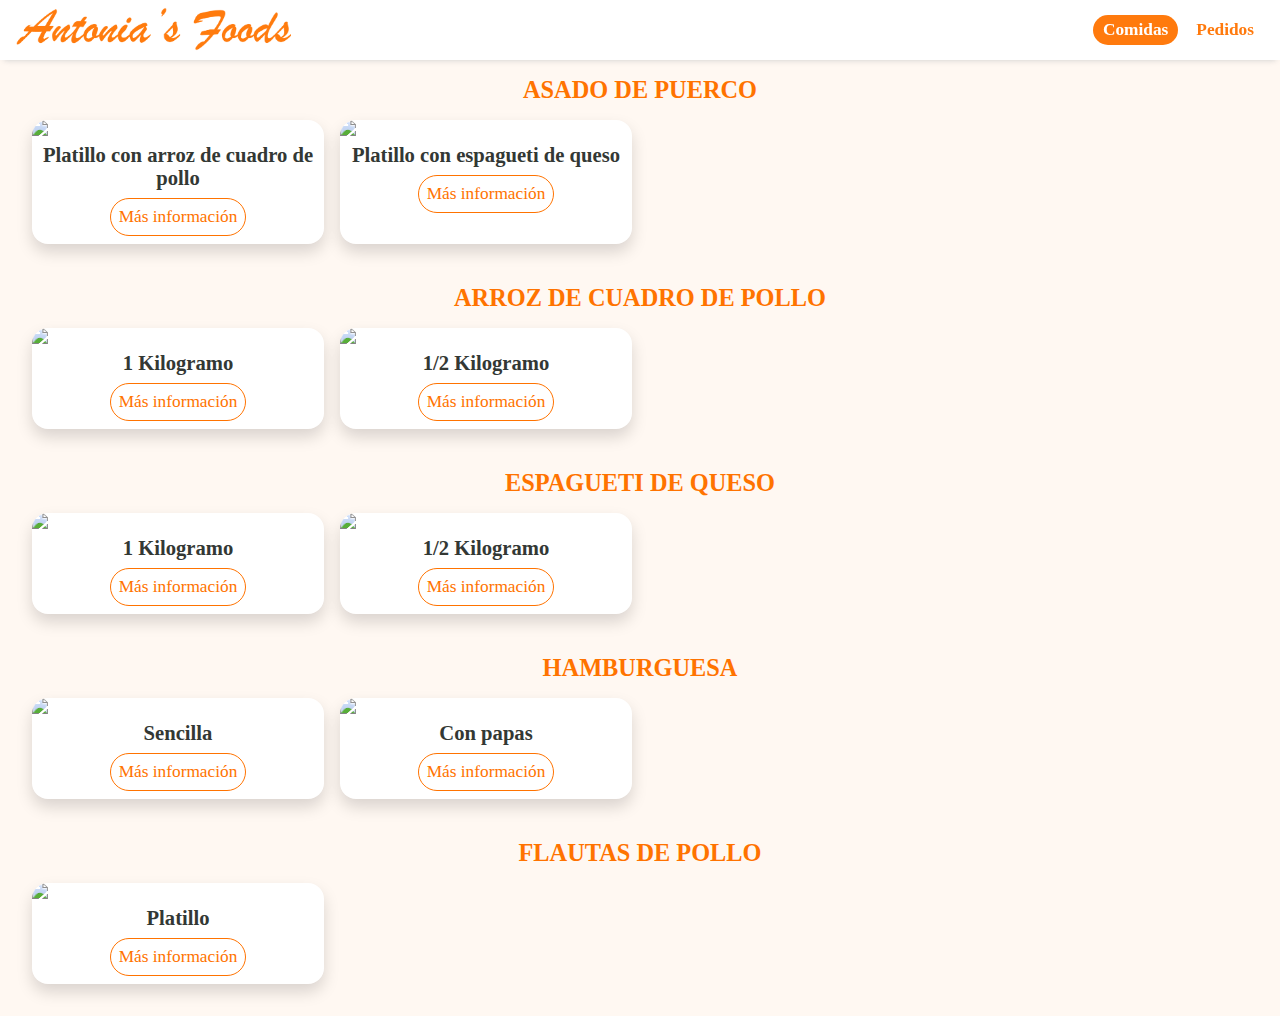
==== index.html @ cd2b6361 "Add files via upload" ====
<!DOCTYPE html>
<html lang="en">
  <head>
    <meta charset="UTF-8" />
    <meta http-equiv="X-UA-Compatible" content="IE=edge" />
    <meta name="viewport" content="width=device-width, initial-scale=1.0" />
    <title>Comidas - Antonia's Foods</title>
    <link rel="icon" href="imagenes/icono.png">
    <link rel="stylesheet" href="framework.css" />
    <link rel="stylesheet" href="estilos.css" />
    <script src="https://kit.fontawesome.com/fbd5fd9853.js" crossorigin="anonymous"></script>
  </head>
  <body>
    <header class="header">
      <nav class="header-content">
        <nav class="main-navigation">
                <a href="index.html" class="logo"><img src="imagenes/logo.png" alt=""></a>

<!--           <span class="logo-text"><i class="fa-solid fa-bowl-food"></i> Comidas</span>
 -->
          <nav class="main-options">
            <a href="index.html" class="active"><i class="fa-solid fa-bowl-food"></i> Comidas</a>
            <a href="contacto.html"><i class="fa-solid fa-phone"></i> Pedidos</a>
          </nav>
        </nav>
      </nav>
    </header>

    <main>
      <h2>Asado de puerco</h2>
      <div class="grid-container">
        <article class="grid-item">
          <img src="imagenes/Platillo de asado de puerco con arroz de cuadro de pollo.jpeg" />
          <span>Platillo con arroz de cuadro de pollo</span>
          <a href="#contenido-de-platillo-con-arroz" class="btn btn-outline-primary">Más información</a>
        </article>
        <article class="grid-item">
          <img src="imagenes/Platillo de asado de puerco con espagueti de queso.jpeg" />
          <span>Platillo con espagueti de queso</span>
          <a href="#contenido-de-platillo-con-espagueti" class="btn btn-outline-primary">Más información</a>
        </article>
      </div>

      <h2>Arroz de cuadro de pollo</h2>
      <div class="grid-container">
        <article class="grid-item">
          <img src="imagenes/1 Kilogramo de arroz de cuadro de pollo.jpeg" />
          <span>1 Kilogramo</span>
          <a href="#contenido-de-kilogramo-de-arroz-de-cuadro-de-pollo" class="btn btn-outline-primary">Más información</a>
        </article>
        <article class="grid-item">
          <img src="imagenes/Medio Kilogramo de arroz de cuadro de pollo.jpeg" />
          <span>1/2 Kilogramo</span>
          <a href="#contenido-de-medio-kilogramo-de-arroz-de-cuadro-de-pollo" class="btn btn-outline-primary">Más información</a>
        </article>
      </div>

      <h2>Espagueti de queso</h2>
      <div class="grid-container">
        <article class="grid-item">
          <img src="imagenes/1 Kilogramo de espagueti de queso.jpeg" />
          <span>1 Kilogramo</span>
          <a href="#contenido-de-kilogramo-de-espagueti-de-queso" class="btn btn-outline-primary">Más información</a>
        </article>
        <article class="grid-item">
          <img src="imagenes/Medio Kilogramo de espagueti de queso.jpeg" />
          <span>1/2 Kilogramo</span>
          <a href="#contenido-de-medio-kilogramo-de-espagueti-de-queso" class="btn btn-outline-primary">Más información</a>
        </article>
      </div>

      <h2>Hamburguesa</h2>
      <div class="grid-container">
        <article class="grid-item">
          <img src="imagenes/Hamburguesa sencilla.jpeg" />
          <span>Sencilla</span>
          <a href="#contenido-de-hamburguesa-sencilla" class="btn btn-outline-primary">Más información</a>
        </article>
        <article class="grid-item">
          <img src="imagenes/Hamburguesa con papas.png" />
          <span>Con papas</span>
          <a href="#contenido-de-hamburguesa-con-papas" class="btn btn-outline-primary">Más información</a>
        </article>
      </div>

      <h2>Flautas de pollo</h2>
      <div class="grid-container">
        <article class="grid-item">
          <img src="imagenes/Platillo de flautas de pollo.jpg" />
          <span>Platillo</span>
          <a href="#contenido-de-platillo-de-flautas-de-pollo" class="btn btn-outline-primary">Más información</a>
        </article>
      </div>
    </main>

    <!-- Food modal container -->

    <section class="modal-container" id="contenido-de-platillo-con-arroz">
      <div class="modal-content">
        <div class="modal-header">
          <div class="modal-titles">
            <div class="modal-main-title">Platillo de asado de puerco con arroz de cuadro de pollo</div>
          </div>

          <a href="#cerrar" class="modal-btn-close"><i class="fa-solid fa-xmark"></i></a>
        </div>

        <div class="modal-body">
          <div class="content-body">
            <div>
              <span>Precio:</span> $95.00 MXN
              <br />
              <span>Incluye:</span>
              <ul>
                <li>Asado de puerco</li>
                <li>Arroz de cuadro de pollo</li>
                <li>5 tortillas</li>
              </ul>
            </div>
            <img src="imagenes/Platillo de asado de puerco con arroz de cuadro de pollo.jpeg" />
          </div>
        </div>
      </div>
    </section>

    <section class="modal-container" id="contenido-de-platillo-con-espagueti">
      <div class="modal-content">
        <div class="modal-header">
          <div class="modal-titles">
            <div class="modal-main-title">Platillo de asado de puerco con espagueti de queso</div>
          </div>

          <a href="#cerrar" class="modal-btn-close"><i class="fa-solid fa-xmark"></i></a>
        </div>

        <div class="modal-body">
          <div class="content-body">
            <div>
              <span>Precio:</span> $95.00 MXN
              <br />
              <span>Incluye:</span>
              <ul>
                <li>Asado de puerco</li>
                <li>Espagueti de queso</li>
                <li>5 tortillas</li>
              </ul>
            </div>
            <img src="imagenes/Platillo de asado de puerco con espagueti de queso.jpeg" />
          </div>
        </div>
      </div>
    </section>

    <section class="modal-container" id="contenido-de-kilogramo-de-arroz-de-cuadro-de-pollo">
      <div class="modal-content">
        <div class="modal-header">
          <div class="modal-titles">
            <div class="modal-main-title">1 Kilogramo de arroz de cuadro de pollo</div>
          </div>

          <a href="#cerrar" class="modal-btn-close"><i class="fa-solid fa-xmark"></i></a>
        </div>

        <div class="modal-body">
          <div class="content-body">
            <div>
              <span>Precio:</span> $85.00 MXN
              <br />
            </div>
            <img src="imagenes/1 Kilogramo de arroz de cuadro de pollo.jpeg" />
          </div>
        </div>
      </div>
    </section>

    <section class="modal-container" id="contenido-de-medio-kilogramo-de-arroz-de-cuadro-de-pollo">
      <div class="modal-content">
        <div class="modal-header">
          <div class="modal-titles">
            <div class="modal-main-title">1/2 Kilogramo de arroz de cuadro de pollo</div>
          </div>

          <a href="#cerrar" class="modal-btn-close"><i class="fa-solid fa-xmark"></i></a>
        </div>

        <div class="modal-body">
          <div class="content-body">
            <div>
              <span>Precio:</span> $45.00 MXN
            </div>
            <img src="imagenes/Medio Kilogramo de arroz de cuadro de pollo.jpeg" />
          </div>
        </div>
      </div>
    </section>

    <section class="modal-container" id="contenido-de-kilogramo-de-espagueti-de-queso">
      <div class="modal-content">
        <div class="modal-header">
          <div class="modal-titles">
            <div class="modal-main-title">1 Kilogramo de espagueti de queso</div>
          </div>

          <a href="#cerrar" class="modal-btn-close"><i class="fa-solid fa-xmark"></i></a>
        </div>

        <div class="modal-body">
          <div class="content-body">
            <div>
              <span>Precio:</span> $85.00 MXN
            </div>
            <img src="imagenes/1 Kilogramo de espagueti de queso.jpeg" />
          </div>
        </div>
      </div>
    </section>

    <section class="modal-container" id="contenido-de-medio-kilogramo-de-espagueti-de-queso">
      <div class="modal-content">
        <div class="modal-header">
          <div class="modal-titles">
            <div class="modal-main-title">1/2 Kilogramo de espagueti de queso</div>
          </div>

          <a href="#cerrar" class="modal-btn-close"><i class="fa-solid fa-xmark"></i></a>
        </div>

        <div class="modal-body">
          <div class="content-body">
            <div>
              <span>Precio:</span> $45.00 MXN
            </div>
            <img src="imagenes/Medio Kilogramo de espagueti de queso.jpeg" />
          </div>
        </div>
      </div>
    </section>

    <section class="modal-container" id="contenido-de-hamburguesa-sencilla">
      <div class="modal-content">
        <div class="modal-header">
          <div class="modal-titles">
            <div class="modal-main-title">Hamburguesa sencilla</div>
          </div>

          <a href="#cerrar" class="modal-btn-close"><i class="fa-solid fa-xmark"></i></a>
        </div>

        <div class="modal-body">
          <div class="content-body">
            <div>
              <span>Precio:</span> $65.00 MXN
              <br />
              <span>Incluye:</span>
              <ul>
                <li>Hamburguesa</li>
                <li>Catsup</li>
                <li>Salsa BBQ</li>
              </ul>
            </div>
            <img src="imagenes/Hamburguesa sencilla.jpeg" />
          </div>
        </div>
      </div>
    </section>

    <section class="modal-container" id="contenido-de-hamburguesa-con-papas">
      <div class="modal-content">
        <div class="modal-header">
          <div class="modal-titles">
            <div class="modal-main-title">Hamburguesa con papas</div>
          </div>

          <a href="#cerrar" class="modal-btn-close"><i class="fa-solid fa-xmark"></i></a>
        </div>

        <div class="modal-body">
          <div class="content-body">
            <div>
              <span>Precio:</span> $95.00 MXN
              <br />
              <span>Incluye:</span>
              <ul>
                <li>Hamburguesa</li>
                <li>Papas</li>
                <li>Catsup</li>
                <li>Salsa BBQ</li>
              </ul>
            </div>
            <img src="imagenes/Hamburguesa con papas.png" />
          </div>
        </div>
      </div>
    </section>

    <section class="modal-container" id="contenido-de-platillo-de-flautas-de-pollo">
      <div class="modal-content">
        <div class="modal-header">
          <div class="modal-titles">
            <div class="modal-main-title">Platillo de flautas de pollo</div>
          </div>

          <a href="#cerrar" class="modal-btn-close"><i class="fa-solid fa-xmark"></i></a>
        </div>

        <div class="modal-body">
          <div class="content-body">
            <div>
              <span>Precio:</span> $80.00 MXN
              <br />
              <span>Incluye:</span>
              <ul>
                <li>5 flautas de pollo</li>
                <li>Lechuga</li>
                <li>Guacamole</li>
                <li>Salsa</li>
              </ul>
            </div>
            <img src="imagenes/Platillo de flautas de pollo.jpg" />
          </div>
        </div>
      </div>
    </section>

    <nav class="bottom-navigation">
      <a href="index.html" class="active"> <i class="fa-solid fa-bowl-food"></i><span>Comidas</span> </a>

      <a href="contacto.html"> <i class="fa-solid fa-phone"></i><span>Pedidos</span> </a>
    </nav>

    <script>
      document.addEventListener("click", e => {
        if(e.target.matches(".modal-container"))
        {
          window.location.href = "#cerrar";
        }
      })
    </script>
  </body>
</html>
---- framework.css ----
/************************************** Reboot  ***************************************/

/* Custom properties */

:root {
  --primary-rgb: 255, 115, 0;
  --secondary-rgb: 255, 40, 76;
  --tertiary-rgb: 14, 165, 114;
  --white-rgb: 255, 255, 255;
  --light-rgb: 248, 249, 250;
  --black-rgb: 0, 0, 0;
  --dark-rgb: 51, 56, 52;
  --gray-rgb: 128, 128, 128;
  --silver-rgb: 192, 192, 192;
  --dark-body-rgb: 22, 24, 28;

  --gradient: linear-gradient(180deg, rgba(255, 255, 255, 0.15), rgba(255, 255, 255, 0));

  --border-width: 1px;
  --border-style: solid;
  --border-color: rgb(var(--black-rgb));

  --border-radius-size: 1rem;
  --primary-font: "Segoe UI";
  --font-size: 16px;
  --content-width: 1400px;

  /* @link https://utopia.fyi/type/calculator?c=320,14,1.125,1500,18,1.2,8,2,&s=0.75|0.5|0.25,1.5|2|3|4|6,s-l */
  --step--2: clamp(0.69rem, calc(0.67rem + 0.12vw), 0.78rem);
  --step--1: clamp(0.78rem, calc(0.73rem + 0.22vw), 0.94rem);
  --step-0: clamp(0.88rem, calc(0.81rem + 0.34vw), 1.13rem);
  --step-1: clamp(0.98rem, calc(0.89rem + 0.5vw), 1.35rem);
  --step-2: clamp(1.11rem, calc(0.97rem + 0.69vw), 1.62rem);
  --step-3: clamp(1.25rem, calc(1.06rem + 0.95vw), 1.94rem);
  --step-4: clamp(1.4rem, calc(1.15rem + 1.26vw), 2.33rem);
  --step-5: clamp(1.58rem, calc(1.25rem + 1.66vw), 2.8rem);
  --step-6: clamp(1.77rem, calc(1.34rem + 2.15vw), 3.36rem);
  --step-7: clamp(2rem, calc(1.44rem + 2.76vw), 4.03rem);
  --step-8: clamp(2.25rem, calc(1.54rem + 3.52vw), 4.84rem);
}

/* Box model */

html {
  box-sizing: border-box;
  font-family: var(--primary-font);
  font-size: var(--font-size);
}

*,
*::before,
*::after {
  box-sizing: inherit;
}

/* Body */
body {
  margin: 0px;
  overflow-x: hidden;
  background-color: rgba(var(--primary-rgb),0.05);
}

/* Links */

a {
  user-select: none;
  text-decoration: none;
  cursor: pointer;
}

/************************************** Components  ***************************************/

/* Buttons */

.btn {
  --btn-border-width: 1px;
  --btn-border-color: transparent;
  --btn-border-radius: 1.2rem;

  border-radius: var(--btn-border-radius);
  font-weight: 400;
  font-size: var(--step-0);
  padding: 0.5rem;
  display: inline-block;

  color: rgb(var(--btn-color));
  background-color: rgb(var(--btn-bg));
  border: var(--btn-border-width) solid rgb(var(--btn-border-color));

  transition: background-color 0.2s;
}

.btn:hover {
  color: rgb(var(--btn-hover-color));
  background-color: rgb(var(--btn-hover-bg));
  border: var(--btn-border-width) solid rgb(var(--btn-hover-border-color));
}

.btn:active {
  color: rgb(var(--btn-active-color));
  background-color: rgb(var(--btn-active-bg));
  border: var(--btn-border-width) solid rgb(var(--btn-active-border-color));
}

.btn-primary {
  --btn-color: 255,255,255;
  --btn-bg: 255, 115, 0;
  --btn-border-color: 255, 115, 0;
  --btn-hover-color: 255, 255, 255;
  --btn-hover-bg: 216, 97, 0;
  --btn-hover-border-color: 216, 97, 0;
  --btn-active-color: 255, 255, 255;
  --btn-active-bg: 190, 86, 0;
  --btn-active-border-color: 190, 86, 0;
}

.btn-outline-primary {
  --btn-color: 255, 115, 0;
  --btn-bg: transparent;
  --btn-border-color: 255, 115, 0;
  --btn-hover-color: 255, 255, 255;
  --btn-hover-bg: 255, 115, 0;
  --btn-hover-border-color: 255, 115, 0;
  --btn-active-color: 255, 255, 255;
  --btn-active-bg: 216, 97, 0;
  --btn-active-border-color: 216, 97, 0;
}

.btn-secondary {
  --btn-color: 255,255,255;
  --btn-bg: 255, 40, 76;
  --btn-border-color: 255, 40, 76;
  --btn-hover-color: 255, 255, 255;
  --btn-hover-bg: 204, 23, 53;
  --btn-hover-border-color: 204, 23, 53;
  --btn-active-color: 255, 255, 255;
  --btn-active-bg: 189, 20, 48;
  --btn-active-border-color: 189, 20, 48;
}

.btn-outline-secondary {
  --btn-color: 255, 40, 76;
  --btn-bg: transparent;
  --btn-border-color: 255, 40, 76;
  --btn-hover-color: 255, 255, 255;
  --btn-hover-bg: 255, 40, 76;
  --btn-hover-border-color: 255, 40, 76;
  --btn-active-color: 255, 255, 255;
  --btn-active-bg: 204, 23, 53;
  --btn-active-border-color: 204, 23, 53;
}

.btn-tertiary {
  --btn-color: 255,255,255;
  --btn-bg: 14, 165, 114;
  --btn-border-color: 14, 165, 114;
  --btn-hover-color: 255, 255, 255;
  --btn-hover-bg: 14, 126, 88;
  --btn-hover-border-color: 14, 126, 88;
  --btn-active-color: 255, 255, 255;
  --btn-active-bg: 9, 107, 74;
  --btn-active-border-color: 9, 107, 74;
}

.btn-outline-tertiary {
  --btn-color: 14, 165, 114;
  --btn-bg: transparent;
  --btn-border-color: 14, 165, 114;
  --btn-hover-color: 255, 255, 255;
  --btn-hover-bg: 14, 165, 114;
  --btn-hover-border-color: 14, 165, 114;
  --btn-active-color: 255, 255, 255;
  --btn-active-bg: 14, 126, 88;
  --btn-active-border-color: 14, 126, 88;
}

/* Header */

.header {
  opacity: 0.95;
  box-shadow: 0px 4px 6px -4px rgb(201, 201, 201);
  position: sticky;
  top: 0px;
  background-color: rgb(255, 255, 255);
  display: flex;
  align-items: center;
  justify-content: center;
  flex-wrap: wrap;
  width: 100%;
  z-index: 3;
}

.header-content {
  width: 100%;
  max-width: var(--content-width);
}

.main-navigation {
  display: flex;
  align-items: center;
  justify-content: center;
  flex-wrap: nowrap;
  height: 60px;
}

.logo {
  width: auto;
  height: 50px;
  margin-left: 1rem;
}

.logo img {
  height: 100%;
}

.main-options {
  display: none;
  align-items: center;
  height: 100%;
  gap: 0.5rem;
}

.main-options a {
  text-decoration: none;
  color: rgb(var(--primary-rgb));
  padding-left: 10px;
  padding-right: 10px;
  padding-top: 5px;
  padding-bottom: 5px;
  border-radius: 1rem;
  font-size: var(--step-0);
  font-weight: bold;
  transition: background-color 0.2s;
}

.main-options a:last-of-type {
  margin-right: 1rem;
}

.main-options a:hover {
  --bg-opacity: 0.15;
  background-color: rgba(var(--primary-rgb), 0.1);
}

.main-options a:active {
  background-color: rgb(var(--primary-rgb));
  color: rgb(var(--white-rgb));
}

.main-options a.active {
  background-color: rgb(var(--primary-rgb));
  color: rgb(var(--white-rgb));
}

@media (min-width: 576px) {
  .main-navigation {
    justify-content: space-between;
  }

  .main-options {
    display: inline-flex;
  }
}

/* Modal */

.modal-container {
  width: 100%;
  height: 100vh;
  background-color: rgba(0, 0, 0, 0.8);
  display: flex;
  justify-content: center;
  align-items: center;
  position: fixed;
  left: 0px;
  top: 0px;
  z-index: 4;
  opacity: 0;
  pointer-events: none;
  transition: opacity 0.2s linear;
}

.modal-content {
  overflow: hidden;
  width: 95%;
  max-width: 870px;
  box-shadow: 0px 0px 10px rgb(49, 49, 49);
  border-radius: 1rem;
  --bg-opacity: 1;
  background-color: rgb(var(--white-rgb), var(--bg-opacity));
}

.modal-header {
  display: flex;
  align-items: center;
  gap: 1rem;
  border-bottom: 1px solid rgba(0, 0, 0, 0.1);
  padding: 1rem;
}

.modal-titles {
  flex-grow: 1;
}

.modal-main-title {
  color: rgb(var(--dark-rgb));
  font-weight: bold;
  font-size: var(--step-0);
}

.modal-secondary-title {
  color: rgb(var(--gray-rgb));
  font-weight: 400;
  font-size: var(--step-0);
  margin-top: 0.5rem;
}

.modal-btn-close {
  color: rgb(var(--dark-rgb));
  font-weight: 700;
  font-size: var(--step-1);
  cursor: pointer;
}

.modal-btn-close:hover {
  color: rgb(var(--primary-rgb));
}

.modal-body {
  padding: 1rem;

}

/************************************** Utilities classes ***************************************/

/* Aspect-ratio */

.aspect-ratio-1-1 {
  aspect-ratio: 1 / 1;
}

.aspect-ratio-16-9 {
  aspect-ratio: 16 / 9;
}

/* ---------------------------------- Background ---------------------------------- */

/* background-color */

.bg-primary {
  --bg-opacity: 1;
  background-color: rgba(var(--primary-rgb), var(--bg-opacity));
}

.bg-secondary {
  --bg-opacity: 1;
  background-color: rgba(var(--secondary-rgb), var(--bg-opacity));
}

.bg-tertiary {
  --bg-opacity: 1;
  background-color: rgba(var(--tertiary-rgb), var(--bg-opacity));
}

.bg-white {
  --bg-opacity: 1;
  background-color: rgba(var(--white-rgb), var(--bg-opacity));
}

.bg-light {
  --bg-opacity: 1;
  background-color: rgba(var(--light-rgb), var(--bg-opacity));
}

.bg-black {
  --bg-opacity: 1;
  background-color: rgba(var(--black-rgb), var(--bg-opacity));
}

.bg-dark {
  --bg-opacity: 1;
  background-color: rgba(var(--dark-rgb), var(--bg-opacity));
}

.bg-gray {
  --bg-opacity: 1;
  background-color: rgba(var(--gray-rgb), var(--bg-opacity));
}

.bg-silver {
  --bg-opacity: 1;
  background-color: rgba(var(--silver-rgb), var(--bg-opacity));
}

/* gradient */

.bg-gradient {
  background-image: var(--gradient);
}

/* background-opacity */

.bg-opacity-10 {
  --bg-opacity: 0.1;
}

.bg-opacity-25 {
  --bg-opacity: 0.25;
}

.bg-opacity-50 {
  --bg-opacity: 0.5;
}

.bg-opacity-75 {
  --bg-opacity: 0.75;
}

.bg-opacity-100 {
  --bg-opacity: 1;
}

/* ---------------------------------- Borders ---------------------------------- */

.border {
  border: var(--border-width) var(--border-style) var(--border-color);
}

.border-0 {
  border: 0;
}

.border-top {
  border-top: var(--border-width) var(--border-style) var(--border-color);
}

.border-top-0 {
  border-top: 0;
}

.border-end {
  border-right: var(--border-width) var(--border-style) var(--border-color);
}

.border-end-0 {
  border-right: 0;
}

.border-bottom {
  border-bottom: var(--border-width) var(--border-style) var(--border-color);
}

.border-bottom-0 {
  border-bottom: 0;
}

.border-start {
  border-left: var(--border-width) var(--border-style) var(--border-color);
}

.border-start-0 {
  border-left: 0;
}

/* border-color */

.border-primary {
  --border-opacity: 1;
  border-color: rgba(var(--primary-rgb), var(--border-opacity));
}

.border-secondary {
  --border-opacity: 1;
  border-color: rgba(var(--secondary-rgb), var(--border-opacity));
}

.border-tertiary {
  --border-opacity: 1;
  border-color: rgba(var(--tertiary-rgb), var(--border-opacity));
}

.border-white {
  --border-opacity: 1;
  border-color: rgba(var(--white-rgb), var(--border-opacity));
}

.border-light {
  --border-opacity: 1;
  border-color: rgba(var(--light-rgb), var(--border-opacity));
}

.border-black {
  --border-opacity: 1;
  border-color: rgba(var(--black-rgb), var(--border-opacity));
}

.border-dark {
  --border-opacity: 1;
  border-color: rgba(var(--dark-rgb), var(--border-opacity));
}

.border-gray {
  --border-opacity: 1;
  border-color: rgba(var(--gray-rgb), var(--border-opacity));
}

.border-silver {
  --border-opacity: 1;
  border-color: rgba(var(--silver-rgb), var(--border-opacity));
}

/* border-opacity */

.border-opacity-10 {
  --border-opacity: 0.1;
}

.border-opacity-25 {
  --border-opacity: 0.25;
}

.border-opacity-50 {
  --border-opacity: 0.5;
}

.border-opacity-75 {
  --border-opacity: 0.75;
}

.border-opacity-100 {
  --border-opacity: 1;
}

/* border-width */

.border-1 {
  --border-width: 1px;
}

.border-2 {
  --border-width: 2px;
}

.border-3 {
  --border-width: 3px;
}

.border-4 {
  --border-width: 4px;
}

.border-5 {
  --border-width: 5px;
}

/* border-radius */

.rounded-0 {
  --border-radius-size: 0rem;
}

.rounded-1 {
  --border-radius-size: 0.25rem;
}

.rounded-2 {
  --border-radius-size: 0.5rem;
}

.rounded-3 {
  --border-radius-size: 1rem;
}

.rounded-4 {
  --border-radius-size: 1.5rem;
}

.rounded-5 {
  --border-radius-size: 3rem;
}

.rounded-circle {
  --border-radius-size: 50%;
}

.rounded-pill {
  --border-radius-size: 50rem;
}

.rounded {
  border-radius: var(--border-radius-size);
}

.rounded-top {
  border-top-left-radius: var(--border-radius-size);
  border-top-right-radius: var(--border-radius-size);
}

.rounded-end {
  border-top-right-radius: var(--border-radius-size);
  border-bottom-right-radius: var(--border-radius-size);
}

.rounded-bottom {
  border-bottom-right-radius: var(--border-radius-size);
  border-bottom-left-radius: var(--border-radius-size);
}

.rounded-start {
  border-bottom-left-radius: var(--border-radius-size);
  border-top-left-radius: var(--border-radius-size);
}

/* ---------------------------------- Colors ---------------------------------- */

/* text-colors */

.text-primary {
  --text-opacity: 1;
  color: rgba(var(--primary-rgb), var(--text-opacity));
}

.text-secondary {
  --text-opacity: 1;
  color: rgba(var(--secondary-rgb), var(--text-opacity));
}

.text-tertiary {
  --text-opacity: 1;
  color: rgba(var(--tertiary-rgb), var(--text-opacity));
}

.text-white {
  --text-opacity: 1;
  color: rgba(var(--white-rgb), var(--text-opacity));
}

.text-light {
  --text-opacity: 1;
  color: rgba(var(--light-rgb), var(--text-opacity));
}

.text-black {
  --text-opacity: 1;
  color: rgba(var(--black-rgb), var(--text-opacity));
}

.text-dark {
  --text-opacity: 1;
  color: rgba(var(--dark-rgb), var(--text-opacity));
}

.text-gray {
  --text-opacity: 1;
  color: rgba(var(--gray-rgb), var(--text-opacity));
}

.text-silver {
  --text-opacity: 1;
  color: rgba(var(--silver-rgb), var(--text-opacity));
}

/* text-opacity */

.text-opacity-25 {
  --text-opacity: 0.25;
}

.text-opacity-50 {
  --text-opacity: 0.5;
}

.text-opacity-75 {
  --text-opacity: 0.75;
}

.text-opacity-100 {
  --text-opacity: 1;
}

/* ---------------------------------- Display ---------------------------------- */

.d-none {
  display: none;
}

.d-inline {
  display: inline;
}

.d-inline-block {
  display: inline-block;
}

.d-block {
  display: block;
}

.d-grid {
  display: grid;
}

.d-flex {
  display: flex;
}

.d-inline-flex {
  display: inline-flex;
}

/* ---------------------------------- Flex ---------------------------------- */

.flex-fill {
  flex: 1 1 auto;
}

.flex-row {
  flex-direction: row;
}

.flex-column {
  flex-direction: column;
}

.flex-row-reverse {
  flex-direction: row-reverse;
}

.flex-column-reverse {
  flex-direction: column-reverse;
}

.flex-grow-0 {
  flex-grow: 0;
}

.flex-grow-1 {
  flex-grow: 1;
}

.flex-shrink-0 {
  flex-shrink: 0;
}

.flex-shrink-1 {
  flex-shrink: 1;
}

.flex-wrap {
  flex-wrap: wrap;
}

.flex-nowrap {
  flex-wrap: nowrap;
}

.flex-wrap-reverse {
  flex-wrap: wrap-reverse;
}

.justify-content-start {
  justify-content: flex-start;
}

.justify-content-end {
  justify-content: flex-end;
}

.justify-content-center {
  justify-content: center;
}

.justify-content-between {
  justify-content: space-between;
}

.justify-content-around {
  justify-content: space-around;
}

.justify-content-evenly {
  justify-content: space-evenly;
}

.align-items-start {
  align-items: flex-start;
}

.align-items-end {
  align-items: flex-end;
}

.align-items-center {
  align-items: center;
}

.align-items-baseline {
  align-items: baseline;
}

.align-items-stretch {
  align-items: stretch;
}

.align-content-start {
  align-content: flex-start;
}

.align-content-end {
  align-content: flex-end;
}

.align-content-center {
  align-content: center;
}

.align-content-between {
  align-content: space-between;
}

.align-content-around {
  align-content: space-around;
}

.align-content-stretch {
  align-content: stretch;
}

.align-content-evenly {
  align-content: space-evenly;
}

.align-self-auto {
  align-self: auto;
}

.align-self-start {
  align-self: flex-start;
}

.align-self-end {
  align-self: flex-end;
}

.align-self-center {
  align-self: center;
}

.align-self-baseline {
  align-self: baseline;
}

.align-self-stretch {
  align-self: stretch;
}

.order-first {
  order: -1;
}

.order-0 {
  order: 0;
}

.order-1 {
  order: 1;
}

.order-2 {
  order: 2;
}

.order-3 {
  order: 3;
}

.order-4 {
  order: 4;
}

.order-5 {
  order: 5;
}

.order-last {
  order: 6;
}

/* ---------------------------------- Grid ---------------------------------- */

.justify-items-start {
  justify-items: start;
}

.justify-items-center {
  justify-items: center;
}

.justify-items-end {
  justify-items: end;
}

.justify-items-stretch {
  justify-items: stretch;
}

.justify-self-start {
  justify-self: start;
}

.justify-self-center {
  justify-self: center;
}

.justify-self-end {
  justify-self: end;
}

.justify-self-stretch {
  justify-self: stretch;
}

/* ---------------------------------- Float ---------------------------------- */

.float-start {
  float: left;
}

.float-end {
  float: right;
}

.float-none {
  float: none;
}

/* ---------------------------------- Interactions ---------------------------------- */

/* Text selection  */

.user-select-all {
  -webkit-user-select: all;
  -moz-user-select: all;
  user-select: all;
}

.user-select-auto {
  -webkit-user-select: auto;
  -moz-user-select: auto;
  user-select: auto;
}

.user-select-none {
  -webkit-user-select: none;
  -moz-user-select: none;
  user-select: none;
}

/* Pointer events */

.pe-none {
  pointer-events: none;
}

.pe-auto {
  pointer-events: auto;
}

/* ---------------------------------- Opacity ---------------------------------- */

.opacity-0 {
  opacity: 0;
}

.opacity-25 {
  opacity: 0.25;
}

.opacity-50 {
  opacity: 0.5;
}

.opacity-75 {
  opacity: 0.75;
}

.opacity-100 {
  opacity: 1;
}

/* ---------------------------------- Overflow ---------------------------------- */

.overflow-auto {
  overflow: auto;
}

.overflow-hidden {
  overflow: hidden;
}

.overflow-visible {
  overflow: visible;
}

.overflow-scroll {
  overflow: scroll;
}

/* ---------------------------------- Position ---------------------------------- */

/* Position values  */

.position-static {
  position: static;
}

.position-relative {
  position: relative;
}

.position-absolute {
  position: absolute;
}

.position-fixed {
  position: fixed;
}

.position-sticky {
  position: sticky;
}

/* Arrange elements */

.top-0 {
  top: 0;
}

.top-50 {
  top: 50%;
}

.top-100 {
  top: 100%;
}

.bottom-0 {
  bottom: 0;
}

.bottom-50 {
  bottom: 50%;
}

.bottom-100 {
  bottom: 100%;
}

.start-0 {
  left: 0;
}

.start-50 {
  left: 50%;
}

.start-100 {
  left: 100%;
}

.end-0 {
  right: 0;
}

.end-50 {
  right: 50%;
}

.end-100 {
  right: 100%;
}

/* Center elements */
.translate-middle {
  transform: translate(-50%, -50%);
}

.translate-middle-x {
  transform: translateX(-50%);
}

.translate-middle-y {
  transform: translateY(-50%);
}

/* ---------------------------------- Shadows ---------------------------------- */

.shadow-none {
  box-shadow: none;
}

.shadow-sm {
  box-shadow: 0 0.125rem 0.25rem rgba(0, 0, 0, 0.075);
}

.shadow {
  box-shadow: 0 0.5rem 1rem rgba(0, 0, 0, 0.15);
}

.shadow-lg {
  box-shadow: 0 1rem 3rem rgba(0, 0, 0, 0.175);
}

/* ---------------------------------- Sizing ---------------------------------- */

/* Relative to the parent  */

.w-25 {
  width: 25%;
}

.w-50 {
  width: 50%;
}

.w-75 {
  width: 75%;
}

.w-80 {
  width: 80%;
}

.w-85 {
  width: 85%;
}

.w-90 {
  width: 90%;
}

.w-95 {
  width: 95%;
}

.w-100 {
  width: 100%;
}

.w-auto {
  width: auto;
}

.mw-100 {
  max-width: 100%;
}

.h-25 {
  height: 25%;
}

.h-50 {
  height: 50%;
}

.h-75 {
  height: 75%;
}

.h-100 {
  height: 100%;
}

.h-auto {
  height: auto;
}

.mh-100 {
  max-height: 100%;
}

/* Relative to the viewport  */

.vw-100 {
  width: 100vw;
}

.min-vw-100 {
  min-width: 100vw;
}

.vh-100 {
  height: 100vh;
}

.min-vh-100 {
  min-height: 100vh;
}

/* Absolute */

.mw-500-px {
  max-width: 500px;
}

.mw-850-px {
  max-width: 850px;
}

.mw-1200-px {
  max-width: 1200px;
}

.mw-1300-px {
  max-width: 1300px;
}

.mw-1400-px {
  max-width: 1400px;
}

.mw-1500-px {
  max-width: 1500px;
}

/* ---------------------------------- Spacing ---------------------------------- */

/* Margin and padding  */

.m-0 {
  margin: 0;
}

.m-1 {
  margin: 0.25rem;
}

.m-2 {
  margin: 0.5rem;
}

.m-3 {
  margin: 1rem;
}

.m-4 {
  margin: 1.5rem;
}

.m-5 {
  margin: 3rem;
}

.m-auto {
  margin: auto;
}

.mx-0 {
  margin-right: 0;
  margin-left: 0;
}

.mx-1 {
  margin-right: 0.25rem;
  margin-left: 0.25rem;
}

.mx-2 {
  margin-right: 0.5rem;
  margin-left: 0.5rem;
}

.mx-3 {
  margin-right: 1rem;
  margin-left: 1rem;
}

.mx-4 {
  margin-right: 1.5rem;
  margin-left: 1.5rem;
}

.mx-5 {
  margin-right: 3rem;
  margin-left: 3rem;
}

.mx-auto {
  margin-right: auto;
  margin-left: auto;
}

.my-0 {
  margin-top: 0;
  margin-bottom: 0;
}

.my-1 {
  margin-top: 0.25rem;
  margin-bottom: 0.25rem;
}

.my-2 {
  margin-top: 0.5rem;
  margin-bottom: 0.5rem;
}

.my-3 {
  margin-top: 1rem;
  margin-bottom: 1rem;
}

.my-4 {
  margin-top: 1.5rem;
  margin-bottom: 1.5rem;
}

.my-5 {
  margin-top: 3rem;
  margin-bottom: 3rem;
}

.my-auto {
  margin-top: auto;
  margin-bottom: auto;
}

.mt-0 {
  margin-top: 0;
}

.mt-1 {
  margin-top: 0.25rem;
}

.mt-2 {
  margin-top: 0.5rem;
}

.mt-3 {
  margin-top: 1rem;
}

.mt-4 {
  margin-top: 1.5rem;
}

.mt-5 {
  margin-top: 3rem;
}

.mt-auto {
  margin-top: auto;
}

.me-0 {
  margin-right: 0;
}

.me-1 {
  margin-right: 0.25rem;
}

.me-2 {
  margin-right: 0.5rem;
}

.me-3 {
  margin-right: 1rem;
}

.me-4 {
  margin-right: 1.5rem;
}

.me-5 {
  margin-right: 3rem;
}

.me-auto {
  margin-right: auto;
}

.mb-0 {
  margin-bottom: 0;
}

.mb-1 {
  margin-bottom: 0.25rem;
}

.mb-2 {
  margin-bottom: 0.5rem;
}

.mb-3 {
  margin-bottom: 1rem;
}

.mb-4 {
  margin-bottom: 1.5rem;
}

.mb-5 {
  margin-bottom: 3rem;
}

.mb-auto {
  margin-bottom: auto;
}

.ms-0 {
  margin-left: 0;
}

.ms-1 {
  margin-left: 0.25rem;
}

.ms-2 {
  margin-left: 0.5rem;
}

.ms-3 {
  margin-left: 1rem;
}

.ms-4 {
  margin-left: 1.5rem;
}

.ms-5 {
  margin-left: 3rem;
}

.ms-auto {
  margin-left: auto;
}

/* Padding */

.p-0 {
  padding: 0;
}

.p-1 {
  padding: 0.25rem;
}

.p-2 {
  padding: 0.5rem;
}

.p-3 {
  padding: 1rem;
}

.p-4 {
  padding: 1.5rem;
}

.p-5 {
  padding: 3rem;
}

.px-0 {
  padding-right: 0;
  padding-left: 0;
}

.px-1 {
  padding-right: 0.25rem;
  padding-left: 0.25rem;
}

.px-2 {
  padding-right: 0.5rem;
  padding-left: 0.5rem;
}

.px-3 {
  padding-right: 1rem;
  padding-left: 1rem;
}

.px-4 {
  padding-right: 1.5rem;
  padding-left: 1.5rem;
}

.px-5 {
  padding-right: 3rem;
  padding-left: 3rem;
}

.py-0 {
  padding-top: 0;
  padding-bottom: 0;
}

.py-1 {
  padding-top: 0.25rem;
  padding-bottom: 0.25rem;
}

.py-2 {
  padding-top: 0.5rem;
  padding-bottom: 0.5rem;
}

.py-3 {
  padding-top: 1rem;
  padding-bottom: 1rem;
}

.py-4 {
  padding-top: 1.5rem;
  padding-bottom: 1.5rem;
}

.py-5 {
  padding-top: 3rem;
  padding-bottom: 3rem;
}

.pt-0 {
  padding-top: 0;
}

.pt-1 {
  padding-top: 0.25rem;
}

.pt-2 {
  padding-top: 0.5rem;
}

.pt-3 {
  padding-top: 1rem;
}

.pt-4 {
  padding-top: 1.5rem;
}

.pt-5 {
  padding-top: 3rem;
}

.pe-0 {
  padding-right: 0;
}

.pe-1 {
  padding-right: 0.25rem;
}

.pe-2 {
  padding-right: 0.5rem;
}

.pe-3 {
  padding-right: 1rem;
}

.pe-4 {
  padding-right: 1.5rem;
}

.pe-5 {
  padding-right: 3rem;
}

.pb-0 {
  padding-bottom: 0;
}

.pb-1 {
  padding-bottom: 0.25rem;
}

.pb-2 {
  padding-bottom: 0.5rem;
}

.pb-3 {
  padding-bottom: 1rem;
}

.pb-4 {
  padding-bottom: 1.5rem;
}

.pb-5 {
  padding-bottom: 3rem;
}

.ps-0 {
  padding-left: 0;
}

.ps-1 {
  padding-left: 0.25rem;
}

.ps-2 {
  padding-left: 0.5rem;
}

.ps-3 {
  padding-left: 1rem;
}

.ps-4 {
  padding-left: 1.5rem;
}

.ps-5 {
  padding-left: 3rem;
}

.gap-0 {
  gap: 0;
}

.gap-1 {
  gap: 0.25rem;
}

.gap-2 {
  gap: 0.5rem;
}

.gap-3 {
  gap: 1rem;
}

.gap-4 {
  gap: 1.5rem;
}

.gap-5 {
  gap: 3rem;
}

/* ---------------------------------- Text ---------------------------------- */

/* Text alignment */

.text-start {
  text-align: left;
}

.text-end {
  text-align: right;
}

.text-center {
  text-align: center;
}

.text-justify {
  text-align: justify;
}

/* Text wrapping and overflow  */

.text-wrap {
  white-space: normal;
}

.text-nowrap {
  white-space: nowrap;
}

/* Text transform */

.text-decoration-none {
  text-decoration: none;
}

.text-lowercase {
  text-transform: lowercase;
}

.text-uppercase {
  text-transform: uppercase;
}

.text-capitalize {
  text-transform: capitalize;
}

/* Font size  */

.fs--2 {
  font-size: var(--step--2);
}

.fs--1 {
  font-size: var(--step--1);
}

.fs-0 {
  font-size: var(--step-0);
}

.fs-1 {
  font-size: var(--step-1);
}

.fs-2 {
  font-size: var(--step-2);
}

.fs-3 {
  font-size: var(--step-3);
}

.fs-4 {
  font-size: var(--step-4);
}

.fs-5 {
  font-size: var(--step-5);
}

.fs-6 {
  font-size: var(--step-6);
}

.fs-7 {
  font-size: var(--step-7);
}

.fs-8 {
  font-size: var(--step-8);
}

/* Font weight and italics */

.fst-italic {
  font-style: italic;
}

.fst-normal {
  font-style: normal;
}

.fw-light {
  font-weight: 300;
}

.fw-lighter {
  font-weight: lighter;
}

.fw-normal {
  font-weight: 400;
}

.fw-lightbold {
  font-weight: 500;
}

.fw-semibold {
  font-weight: 600;
}

.fw-bold {
  font-weight: 700;
}

.fw-bolder {
  font-weight: bolder;
}

/* Line height */

.lh-1 {
  line-height: 1;
}

.lh-sm {
  line-height: 1.25;
}

.lh-base {
  line-height: 1.5;
}

.lh-lg {
  line-height: 2;
}

/* Text decoration */

.text-decoration-none {
  text-decoration: none;
}

.text-decoration-underline {
  text-decoration: underline;
}

.text-decoration-line-through {
  text-decoration: line-through;
}

/* ---------------------------------- Vertical alignment ---------------------------------- */

.align-baseline {
  vertical-align: baseline;
}

.align-top {
  vertical-align: top;
}

.align-middle {
  vertical-align: middle;
}

.align-bottom {
  vertical-align: bottom;
}

.align-text-bottom {
  vertical-align: text-bottom;
}

.align-text-top {
  vertical-align: text-top;
}

/* ---------------------------------- Visibility ---------------------------------- */

.visible {
  visibility: visible;
}

.invisible {
  visibility: hidden;
}

@media (min-width: 576px) {
  .float-sm-start {
    float: left;
  }
  .float-sm-end {
    float: right;
  }
  .float-sm-none {
    float: none;
  }
  .d-sm-inline {
    display: inline;
  }
  .d-sm-inline-block {
    display: inline-block;
  }
  .d-sm-block {
    display: block;
  }
  .d-sm-grid {
    display: grid;
  }
  .d-sm-table {
    display: table;
  }
  .d-sm-table-row {
    display: table-row;
  }
  .d-sm-table-cell {
    display: table-cell;
  }
  .d-sm-flex {
    display: flex;
  }
  .d-sm-inline-flex {
    display: inline-flex;
  }
  .d-sm-none {
    display: none;
  }
  .flex-sm-fill {
    flex: 1 1 auto;
  }
  .flex-sm-row {
    flex-direction: row;
  }
  .flex-sm-column {
    flex-direction: column;
  }
  .flex-sm-row-reverse {
    flex-direction: row-reverse;
  }
  .flex-sm-column-reverse {
    flex-direction: column-reverse;
  }
  .flex-sm-grow-0 {
    flex-grow: 0;
  }
  .flex-sm-grow-1 {
    flex-grow: 1;
  }
  .flex-sm-shrink-0 {
    flex-shrink: 0;
  }
  .flex-sm-shrink-1 {
    flex-shrink: 1;
  }
  .flex-sm-wrap {
    flex-wrap: wrap;
  }
  .flex-sm-nowrap {
    flex-wrap: nowrap;
  }
  .flex-sm-wrap-reverse {
    flex-wrap: wrap-reverse;
  }
  .justify-content-sm-start {
    justify-content: flex-start;
  }
  .justify-content-sm-end {
    justify-content: flex-end;
  }
  .justify-content-sm-center {
    justify-content: center;
  }
  .justify-content-sm-between {
    justify-content: space-between;
  }
  .justify-content-sm-around {
    justify-content: space-around;
  }
  .justify-content-sm-evenly {
    justify-content: space-evenly;
  }
  .align-items-sm-start {
    align-items: flex-start;
  }
  .align-items-sm-end {
    align-items: flex-end;
  }
  .align-items-sm-center {
    align-items: center;
  }
  .align-items-sm-baseline {
    align-items: baseline;
  }
  .align-items-sm-stretch {
    align-items: stretch;
  }
  .align-content-sm-start {
    align-content: flex-start;
  }
  .align-content-sm-end {
    align-content: flex-end;
  }
  .align-content-sm-center {
    align-content: center;
  }
  .align-content-sm-between {
    align-content: space-between;
  }
  .align-content-sm-around {
    align-content: space-around;
  }
  .align-content-sm-stretch {
    align-content: stretch;
  }
  .align-content-sm-evenly {
    align-content: space-evenly;
  }
  .align-self-sm-auto {
    align-self: auto;
  }
  .align-self-sm-start {
    align-self: flex-start;
  }
  .align-self-sm-end {
    align-self: flex-end;
  }
  .align-self-sm-center {
    align-self: center;
  }
  .align-self-sm-baseline {
    align-self: baseline;
  }
  .align-self-sm-stretch {
    align-self: stretch;
  }
  .order-sm-first {
    order: -1;
  }
  .order-sm-0 {
    order: 0;
  }
  .order-sm-1 {
    order: 1;
  }
  .order-sm-2 {
    order: 2;
  }
  .order-sm-3 {
    order: 3;
  }
  .order-sm-4 {
    order: 4;
  }
  .order-sm-5 {
    order: 5;
  }
  .order-sm-last {
    order: 6;
  }
  .justify-items-sm-start {
    justify-self: start;
  }
  .justify-items-sm-center {
    justify-self: center;
  }
  .justify-items-sm-end {
    justify-self: end;
  }
  .justify-items-sm-stretch {
    justify-self: stretch;
  }
  .justify-self-sm-start {
    justify-self: start;
  }
  .justify-self-sm-center {
    justify-self: center;
  }
  .justify-self-sm-end {
    justify-self: end;
  }
  .justify-self-sm-stretch {
    justify-self: stretch;
  }
  .m-sm-0 {
    margin: 0;
  }
  .m-sm-1 {
    margin: 0.25rem;
  }
  .m-sm-2 {
    margin: 0.5rem;
  }
  .m-sm-3 {
    margin: 1rem;
  }
  .m-sm-4 {
    margin: 1.5rem;
  }
  .m-sm-5 {
    margin: 3rem;
  }
  .m-sm-auto {
    margin: auto;
  }
  .mx-sm-0 {
    margin-right: 0;
    margin-left: 0;
  }
  .mx-sm-1 {
    margin-right: 0.25rem;
    margin-left: 0.25rem;
  }
  .mx-sm-2 {
    margin-right: 0.5rem;
    margin-left: 0.5rem;
  }
  .mx-sm-3 {
    margin-right: 1rem;
    margin-left: 1rem;
  }
  .mx-sm-4 {
    margin-right: 1.5rem;
    margin-left: 1.5rem;
  }
  .mx-sm-5 {
    margin-right: 3rem;
    margin-left: 3rem;
  }
  .mx-sm-auto {
    margin-right: auto;
    margin-left: auto;
  }
  .my-sm-0 {
    margin-top: 0;
    margin-bottom: 0;
  }
  .my-sm-1 {
    margin-top: 0.25rem;
    margin-bottom: 0.25rem;
  }
  .my-sm-2 {
    margin-top: 0.5rem;
    margin-bottom: 0.5rem;
  }
  .my-sm-3 {
    margin-top: 1rem;
    margin-bottom: 1rem;
  }
  .my-sm-4 {
    margin-top: 1.5rem;
    margin-bottom: 1.5rem;
  }
  .my-sm-5 {
    margin-top: 3rem;
    margin-bottom: 3rem;
  }
  .my-sm-auto {
    margin-top: auto;
    margin-bottom: auto;
  }
  .mt-sm-0 {
    margin-top: 0;
  }
  .mt-sm-1 {
    margin-top: 0.25rem;
  }
  .mt-sm-2 {
    margin-top: 0.5rem;
  }
  .mt-sm-3 {
    margin-top: 1rem;
  }
  .mt-sm-4 {
    margin-top: 1.5rem;
  }
  .mt-sm-5 {
    margin-top: 3rem;
  }
  .mt-sm-auto {
    margin-top: auto;
  }
  .me-sm-0 {
    margin-right: 0;
  }
  .me-sm-1 {
    margin-right: 0.25rem;
  }
  .me-sm-2 {
    margin-right: 0.5rem;
  }
  .me-sm-3 {
    margin-right: 1rem;
  }
  .me-sm-4 {
    margin-right: 1.5rem;
  }
  .me-sm-5 {
    margin-right: 3rem;
  }
  .me-sm-auto {
    margin-right: auto;
  }
  .mb-sm-0 {
    margin-bottom: 0;
  }
  .mb-sm-1 {
    margin-bottom: 0.25rem;
  }
  .mb-sm-2 {
    margin-bottom: 0.5rem;
  }
  .mb-sm-3 {
    margin-bottom: 1rem;
  }
  .mb-sm-4 {
    margin-bottom: 1.5rem;
  }
  .mb-sm-5 {
    margin-bottom: 3rem;
  }
  .mb-sm-auto {
    margin-bottom: auto;
  }
  .ms-sm-0 {
    margin-left: 0;
  }
  .ms-sm-1 {
    margin-left: 0.25rem;
  }
  .ms-sm-2 {
    margin-left: 0.5rem;
  }
  .ms-sm-3 {
    margin-left: 1rem;
  }
  .ms-sm-4 {
    margin-left: 1.5rem;
  }
  .ms-sm-5 {
    margin-left: 3rem;
  }
  .ms-sm-auto {
    margin-left: auto;
  }
  .p-sm-0 {
    padding: 0;
  }
  .p-sm-1 {
    padding: 0.25rem;
  }
  .p-sm-2 {
    padding: 0.5rem;
  }
  .p-sm-3 {
    padding: 1rem;
  }
  .p-sm-4 {
    padding: 1.5rem;
  }
  .p-sm-5 {
    padding: 3rem;
  }
  .px-sm-0 {
    padding-right: 0;
    padding-left: 0;
  }
  .px-sm-1 {
    padding-right: 0.25rem;
    padding-left: 0.25rem;
  }
  .px-sm-2 {
    padding-right: 0.5rem;
    padding-left: 0.5rem;
  }
  .px-sm-3 {
    padding-right: 1rem;
    padding-left: 1rem;
  }
  .px-sm-4 {
    padding-right: 1.5rem;
    padding-left: 1.5rem;
  }
  .px-sm-5 {
    padding-right: 3rem;
    padding-left: 3rem;
  }
  .py-sm-0 {
    padding-top: 0;
    padding-bottom: 0;
  }
  .py-sm-1 {
    padding-top: 0.25rem;
    padding-bottom: 0.25rem;
  }
  .py-sm-2 {
    padding-top: 0.5rem;
    padding-bottom: 0.5rem;
  }
  .py-sm-3 {
    padding-top: 1rem;
    padding-bottom: 1rem;
  }
  .py-sm-4 {
    padding-top: 1.5rem;
    padding-bottom: 1.5rem;
  }
  .py-sm-5 {
    padding-top: 3rem;
    padding-bottom: 3rem;
  }
  .pt-sm-0 {
    padding-top: 0;
  }
  .pt-sm-1 {
    padding-top: 0.25rem;
  }
  .pt-sm-2 {
    padding-top: 0.5rem;
  }
  .pt-sm-3 {
    padding-top: 1rem;
  }
  .pt-sm-4 {
    padding-top: 1.5rem;
  }
  .pt-sm-5 {
    padding-top: 3rem;
  }
  .pe-sm-0 {
    padding-right: 0;
  }
  .pe-sm-1 {
    padding-right: 0.25rem;
  }
  .pe-sm-2 {
    padding-right: 0.5rem;
  }
  .pe-sm-3 {
    padding-right: 1rem;
  }
  .pe-sm-4 {
    padding-right: 1.5rem;
  }
  .pe-sm-5 {
    padding-right: 3rem;
  }
  .pb-sm-0 {
    padding-bottom: 0;
  }
  .pb-sm-1 {
    padding-bottom: 0.25rem;
  }
  .pb-sm-2 {
    padding-bottom: 0.5rem;
  }
  .pb-sm-3 {
    padding-bottom: 1rem;
  }
  .pb-sm-4 {
    padding-bottom: 1.5rem;
  }
  .pb-sm-5 {
    padding-bottom: 3rem;
  }
  .ps-sm-0 {
    padding-left: 0;
  }
  .ps-sm-1 {
    padding-left: 0.25rem;
  }
  .ps-sm-2 {
    padding-left: 0.5rem;
  }
  .ps-sm-3 {
    padding-left: 1rem;
  }
  .ps-sm-4 {
    padding-left: 1.5rem;
  }
  .ps-sm-5 {
    padding-left: 3rem;
  }
  .gap-sm-0 {
    gap: 0;
  }
  .gap-sm-1 {
    gap: 0.25rem;
  }
  .gap-sm-2 {
    gap: 0.5rem;
  }
  .gap-sm-3 {
    gap: 1rem;
  }
  .gap-sm-4 {
    gap: 1.5rem;
  }
  .gap-sm-5 {
    gap: 3rem;
  }
  .text-sm-start {
    text-align: left;
  }
  .text-sm-end {
    text-align: right;
  }
  .text-sm-center {
    text-align: center;
  }
  .text-sm-justify {
    text-align: justify;
  }
}

@media (min-width: 768px) {
  .float-md-start {
    float: left;
  }
  .float-md-end {
    float: right;
  }
  .float-md-none {
    float: none;
  }
  .d-md-inline {
    display: inline;
  }
  .d-md-inline-block {
    display: inline-block;
  }
  .d-md-block {
    display: block;
  }
  .d-md-grid {
    display: grid;
  }
  .d-md-table {
    display: table;
  }
  .d-md-table-row {
    display: table-row;
  }
  .d-md-table-cell {
    display: table-cell;
  }
  .d-md-flex {
    display: flex;
  }
  .d-md-inline-flex {
    display: inline-flex;
  }
  .d-md-none {
    display: none;
  }
  .flex-md-fill {
    flex: 1 1 auto;
  }
  .flex-md-row {
    flex-direction: row;
  }
  .flex-md-column {
    flex-direction: column;
  }
  .flex-md-row-reverse {
    flex-direction: row-reverse;
  }
  .flex-md-column-reverse {
    flex-direction: column-reverse;
  }
  .flex-md-grow-0 {
    flex-grow: 0;
  }
  .flex-md-grow-1 {
    flex-grow: 1;
  }
  .flex-md-shrink-0 {
    flex-shrink: 0;
  }
  .flex-md-shrink-1 {
    flex-shrink: 1;
  }
  .flex-md-wrap {
    flex-wrap: wrap;
  }
  .flex-md-nowrap {
    flex-wrap: nowrap;
  }
  .flex-md-wrap-reverse {
    flex-wrap: wrap-reverse;
  }
  .justify-content-md-start {
    justify-content: flex-start;
  }
  .justify-content-md-end {
    justify-content: flex-end;
  }
  .justify-content-md-center {
    justify-content: center;
  }
  .justify-content-md-between {
    justify-content: space-between;
  }
  .justify-content-md-around {
    justify-content: space-around;
  }
  .justify-content-md-evenly {
    justify-content: space-evenly;
  }
  .align-items-md-start {
    align-items: flex-start;
  }
  .align-items-md-end {
    align-items: flex-end;
  }
  .align-items-md-center {
    align-items: center;
  }
  .align-items-md-baseline {
    align-items: baseline;
  }
  .align-items-md-stretch {
    align-items: stretch;
  }
  .align-content-md-start {
    align-content: flex-start;
  }
  .align-content-md-end {
    align-content: flex-end;
  }
  .align-content-md-center {
    align-content: center;
  }
  .align-content-md-between {
    align-content: space-between;
  }
  .align-content-md-around {
    align-content: space-around;
  }
  .align-content-md-stretch {
    align-content: stretch;
  }
  .align-content-md-evenly {
    align-content: space-evenly;
  }
  .align-self-md-auto {
    align-self: auto;
  }
  .align-self-md-start {
    align-self: flex-start;
  }
  .align-self-md-end {
    align-self: flex-end;
  }
  .align-self-md-center {
    align-self: center;
  }
  .align-self-md-baseline {
    align-self: baseline;
  }
  .align-self-md-stretch {
    align-self: stretch;
  }
  .order-md-first {
    order: -1;
  }
  .order-md-0 {
    order: 0;
  }
  .order-md-1 {
    order: 1;
  }
  .order-md-2 {
    order: 2;
  }
  .order-md-3 {
    order: 3;
  }
  .order-md-4 {
    order: 4;
  }
  .order-md-5 {
    order: 5;
  }
  .order-md-last {
    order: 6;
  }
  .justify-items-md-start {
    justify-self: start;
  }
  .justify-items-md-center {
    justify-self: center;
  }
  .justify-items-md-end {
    justify-self: end;
  }
  .justify-items-md-stretch {
    justify-self: stretch;
  }
  .justify-self-md-start {
    justify-self: start;
  }
  .justify-self-md-center {
    justify-self: center;
  }
  .justify-self-md-end {
    justify-self: end;
  }
  .justify-self-md-stretch {
    justify-self: stretch;
  }
  .m-md-0 {
    margin: 0;
  }
  .m-md-1 {
    margin: 0.25rem;
  }
  .m-md-2 {
    margin: 0.5rem;
  }
  .m-md-3 {
    margin: 1rem;
  }
  .m-md-4 {
    margin: 1.5rem;
  }
  .m-md-5 {
    margin: 3rem;
  }
  .m-md-auto {
    margin: auto;
  }
  .mx-md-0 {
    margin-right: 0;
    margin-left: 0;
  }
  .mx-md-1 {
    margin-right: 0.25rem;
    margin-left: 0.25rem;
  }
  .mx-md-2 {
    margin-right: 0.5rem;
    margin-left: 0.5rem;
  }
  .mx-md-3 {
    margin-right: 1rem;
    margin-left: 1rem;
  }
  .mx-md-4 {
    margin-right: 1.5rem;
    margin-left: 1.5rem;
  }
  .mx-md-5 {
    margin-right: 3rem;
    margin-left: 3rem;
  }
  .mx-md-auto {
    margin-right: auto;
    margin-left: auto;
  }
  .my-md-0 {
    margin-top: 0;
    margin-bottom: 0;
  }
  .my-md-1 {
    margin-top: 0.25rem;
    margin-bottom: 0.25rem;
  }
  .my-md-2 {
    margin-top: 0.5rem;
    margin-bottom: 0.5rem;
  }
  .my-md-3 {
    margin-top: 1rem;
    margin-bottom: 1rem;
  }
  .my-md-4 {
    margin-top: 1.5rem;
    margin-bottom: 1.5rem;
  }
  .my-md-5 {
    margin-top: 3rem;
    margin-bottom: 3rem;
  }
  .my-md-auto {
    margin-top: auto;
    margin-bottom: auto;
  }
  .mt-md-0 {
    margin-top: 0;
  }
  .mt-md-1 {
    margin-top: 0.25rem;
  }
  .mt-md-2 {
    margin-top: 0.5rem;
  }
  .mt-md-3 {
    margin-top: 1rem;
  }
  .mt-md-4 {
    margin-top: 1.5rem;
  }
  .mt-md-5 {
    margin-top: 3rem;
  }
  .mt-md-auto {
    margin-top: auto;
  }
  .me-md-0 {
    margin-right: 0;
  }
  .me-md-1 {
    margin-right: 0.25rem;
  }
  .me-md-2 {
    margin-right: 0.5rem;
  }
  .me-md-3 {
    margin-right: 1rem;
  }
  .me-md-4 {
    margin-right: 1.5rem;
  }
  .me-md-5 {
    margin-right: 3rem;
  }
  .me-md-auto {
    margin-right: auto;
  }
  .mb-md-0 {
    margin-bottom: 0;
  }
  .mb-md-1 {
    margin-bottom: 0.25rem;
  }
  .mb-md-2 {
    margin-bottom: 0.5rem;
  }
  .mb-md-3 {
    margin-bottom: 1rem;
  }
  .mb-md-4 {
    margin-bottom: 1.5rem;
  }
  .mb-md-5 {
    margin-bottom: 3rem;
  }
  .mb-md-auto {
    margin-bottom: auto;
  }
  .ms-md-0 {
    margin-left: 0;
  }
  .ms-md-1 {
    margin-left: 0.25rem;
  }
  .ms-md-2 {
    margin-left: 0.5rem;
  }
  .ms-md-3 {
    margin-left: 1rem;
  }
  .ms-md-4 {
    margin-left: 1.5rem;
  }
  .ms-md-5 {
    margin-left: 3rem;
  }
  .ms-md-auto {
    margin-left: auto;
  }
  .p-md-0 {
    padding: 0;
  }
  .p-md-1 {
    padding: 0.25rem;
  }
  .p-md-2 {
    padding: 0.5rem;
  }
  .p-md-3 {
    padding: 1rem;
  }
  .p-md-4 {
    padding: 1.5rem;
  }
  .p-md-5 {
    padding: 3rem;
  }
  .px-md-0 {
    padding-right: 0;
    padding-left: 0;
  }
  .px-md-1 {
    padding-right: 0.25rem;
    padding-left: 0.25rem;
  }
  .px-md-2 {
    padding-right: 0.5rem;
    padding-left: 0.5rem;
  }
  .px-md-3 {
    padding-right: 1rem;
    padding-left: 1rem;
  }
  .px-md-4 {
    padding-right: 1.5rem;
    padding-left: 1.5rem;
  }
  .px-md-5 {
    padding-right: 3rem;
    padding-left: 3rem;
  }
  .py-md-0 {
    padding-top: 0;
    padding-bottom: 0;
  }
  .py-md-1 {
    padding-top: 0.25rem;
    padding-bottom: 0.25rem;
  }
  .py-md-2 {
    padding-top: 0.5rem;
    padding-bottom: 0.5rem;
  }
  .py-md-3 {
    padding-top: 1rem;
    padding-bottom: 1rem;
  }
  .py-md-4 {
    padding-top: 1.5rem;
    padding-bottom: 1.5rem;
  }
  .py-md-5 {
    padding-top: 3rem;
    padding-bottom: 3rem;
  }
  .pt-md-0 {
    padding-top: 0;
  }
  .pt-md-1 {
    padding-top: 0.25rem;
  }
  .pt-md-2 {
    padding-top: 0.5rem;
  }
  .pt-md-3 {
    padding-top: 1rem;
  }
  .pt-md-4 {
    padding-top: 1.5rem;
  }
  .pt-md-5 {
    padding-top: 3rem;
  }
  .pe-md-0 {
    padding-right: 0;
  }
  .pe-md-1 {
    padding-right: 0.25rem;
  }
  .pe-md-2 {
    padding-right: 0.5rem;
  }
  .pe-md-3 {
    padding-right: 1rem;
  }
  .pe-md-4 {
    padding-right: 1.5rem;
  }
  .pe-md-5 {
    padding-right: 3rem;
  }
  .pb-md-0 {
    padding-bottom: 0;
  }
  .pb-md-1 {
    padding-bottom: 0.25rem;
  }
  .pb-md-2 {
    padding-bottom: 0.5rem;
  }
  .pb-md-3 {
    padding-bottom: 1rem;
  }
  .pb-md-4 {
    padding-bottom: 1.5rem;
  }
  .pb-md-5 {
    padding-bottom: 3rem;
  }
  .ps-md-0 {
    padding-left: 0;
  }
  .ps-md-1 {
    padding-left: 0.25rem;
  }
  .ps-md-2 {
    padding-left: 0.5rem;
  }
  .ps-md-3 {
    padding-left: 1rem;
  }
  .ps-md-4 {
    padding-left: 1.5rem;
  }
  .ps-md-5 {
    padding-left: 3rem;
  }
  .gap-md-0 {
    gap: 0;
  }
  .gap-md-1 {
    gap: 0.25rem;
  }
  .gap-md-2 {
    gap: 0.5rem;
  }
  .gap-md-3 {
    gap: 1rem;
  }
  .gap-md-4 {
    gap: 1.5rem;
  }
  .gap-md-5 {
    gap: 3rem;
  }
  .text-md-start {
    text-align: left;
  }
  .text-md-end {
    text-align: right;
  }
  .text-md-center {
    text-align: center;
  }
  .text-md-justify {
    text-align: justify;
  }
}

@media (min-width: 992px) {
  .float-lg-start {
    float: left;
  }
  .float-lg-end {
    float: right;
  }
  .float-lg-none {
    float: none;
  }
  .d-lg-inline {
    display: inline;
  }
  .d-lg-inline-block {
    display: inline-block;
  }
  .d-lg-block {
    display: block;
  }
  .d-lg-grid {
    display: grid;
  }
  .d-lg-table {
    display: table;
  }
  .d-lg-table-row {
    display: table-row;
  }
  .d-lg-table-cell {
    display: table-cell;
  }
  .d-lg-flex {
    display: flex;
  }
  .d-lg-inline-flex {
    display: inline-flex;
  }
  .d-lg-none {
    display: none;
  }
  .flex-lg-fill {
    flex: 1 1 auto;
  }
  .flex-lg-row {
    flex-direction: row;
  }
  .flex-lg-column {
    flex-direction: column;
  }
  .flex-lg-row-reverse {
    flex-direction: row-reverse;
  }
  .flex-lg-column-reverse {
    flex-direction: column-reverse;
  }
  .flex-lg-grow-0 {
    flex-grow: 0;
  }
  .flex-lg-grow-1 {
    flex-grow: 1;
  }
  .flex-lg-shrink-0 {
    flex-shrink: 0;
  }
  .flex-lg-shrink-1 {
    flex-shrink: 1;
  }
  .flex-lg-wrap {
    flex-wrap: wrap;
  }
  .flex-lg-nowrap {
    flex-wrap: nowrap;
  }
  .flex-lg-wrap-reverse {
    flex-wrap: wrap-reverse;
  }
  .justify-content-lg-start {
    justify-content: flex-start;
  }
  .justify-content-lg-end {
    justify-content: flex-end;
  }
  .justify-content-lg-center {
    justify-content: center;
  }
  .justify-content-lg-between {
    justify-content: space-between;
  }
  .justify-content-lg-around {
    justify-content: space-around;
  }
  .justify-content-lg-evenly {
    justify-content: space-evenly;
  }
  .align-items-lg-start {
    align-items: flex-start;
  }
  .align-items-lg-end {
    align-items: flex-end;
  }
  .align-items-lg-center {
    align-items: center;
  }
  .align-items-lg-baseline {
    align-items: baseline;
  }
  .align-items-lg-stretch {
    align-items: stretch;
  }
  .align-content-lg-start {
    align-content: flex-start;
  }
  .align-content-lg-end {
    align-content: flex-end;
  }
  .align-content-lg-center {
    align-content: center;
  }
  .align-content-lg-between {
    align-content: space-between;
  }
  .align-content-lg-around {
    align-content: space-around;
  }
  .align-content-lg-stretch {
    align-content: stretch;
  }
  .align-content-lg-evenly {
    align-content: space-evenly;
  }
  .align-self-lg-auto {
    align-self: auto;
  }
  .align-self-lg-start {
    align-self: flex-start;
  }
  .align-self-lg-end {
    align-self: flex-end;
  }
  .align-self-lg-center {
    align-self: center;
  }
  .align-self-lg-baseline {
    align-self: baseline;
  }
  .align-self-lg-stretch {
    align-self: stretch;
  }
  .order-lg-first {
    order: -1;
  }
  .order-lg-0 {
    order: 0;
  }
  .order-lg-1 {
    order: 1;
  }
  .order-lg-2 {
    order: 2;
  }
  .order-lg-3 {
    order: 3;
  }
  .order-lg-4 {
    order: 4;
  }
  .order-lg-5 {
    order: 5;
  }
  .order-lg-last {
    order: 6;
  }
  .justify-items-lg-start {
    justify-self: start;
  }
  .justify-items-lg-center {
    justify-self: center;
  }
  .justify-items-lg-end {
    justify-self: end;
  }
  .justify-items-lg-stretch {
    justify-self: stretch;
  }
  .justify-self-lg-start {
    justify-self: start;
  }
  .justify-self-lg-center {
    justify-self: center;
  }
  .justify-self-lg-end {
    justify-self: end;
  }
  .justify-self-lg-stretch {
    justify-self: stretch;
  }
  .m-lg-0 {
    margin: 0;
  }
  .m-lg-1 {
    margin: 0.25rem;
  }
  .m-lg-2 {
    margin: 0.5rem;
  }
  .m-lg-3 {
    margin: 1rem;
  }
  .m-lg-4 {
    margin: 1.5rem;
  }
  .m-lg-5 {
    margin: 3rem;
  }
  .m-lg-auto {
    margin: auto;
  }
  .mx-lg-0 {
    margin-right: 0;
    margin-left: 0;
  }
  .mx-lg-1 {
    margin-right: 0.25rem;
    margin-left: 0.25rem;
  }
  .mx-lg-2 {
    margin-right: 0.5rem;
    margin-left: 0.5rem;
  }
  .mx-lg-3 {
    margin-right: 1rem;
    margin-left: 1rem;
  }
  .mx-lg-4 {
    margin-right: 1.5rem;
    margin-left: 1.5rem;
  }
  .mx-lg-5 {
    margin-right: 3rem;
    margin-left: 3rem;
  }
  .mx-lg-auto {
    margin-right: auto;
    margin-left: auto;
  }
  .my-lg-0 {
    margin-top: 0;
    margin-bottom: 0;
  }
  .my-lg-1 {
    margin-top: 0.25rem;
    margin-bottom: 0.25rem;
  }
  .my-lg-2 {
    margin-top: 0.5rem;
    margin-bottom: 0.5rem;
  }
  .my-lg-3 {
    margin-top: 1rem;
    margin-bottom: 1rem;
  }
  .my-lg-4 {
    margin-top: 1.5rem;
    margin-bottom: 1.5rem;
  }
  .my-lg-5 {
    margin-top: 3rem;
    margin-bottom: 3rem;
  }
  .my-lg-auto {
    margin-top: auto;
    margin-bottom: auto;
  }
  .mt-lg-0 {
    margin-top: 0;
  }
  .mt-lg-1 {
    margin-top: 0.25rem;
  }
  .mt-lg-2 {
    margin-top: 0.5rem;
  }
  .mt-lg-3 {
    margin-top: 1rem;
  }
  .mt-lg-4 {
    margin-top: 1.5rem;
  }
  .mt-lg-5 {
    margin-top: 3rem;
  }
  .mt-lg-auto {
    margin-top: auto;
  }
  .me-lg-0 {
    margin-right: 0;
  }
  .me-lg-1 {
    margin-right: 0.25rem;
  }
  .me-lg-2 {
    margin-right: 0.5rem;
  }
  .me-lg-3 {
    margin-right: 1rem;
  }
  .me-lg-4 {
    margin-right: 1.5rem;
  }
  .me-lg-5 {
    margin-right: 3rem;
  }
  .me-lg-auto {
    margin-right: auto;
  }
  .mb-lg-0 {
    margin-bottom: 0;
  }
  .mb-lg-1 {
    margin-bottom: 0.25rem;
  }
  .mb-lg-2 {
    margin-bottom: 0.5rem;
  }
  .mb-lg-3 {
    margin-bottom: 1rem;
  }
  .mb-lg-4 {
    margin-bottom: 1.5rem;
  }
  .mb-lg-5 {
    margin-bottom: 3rem;
  }
  .mb-lg-auto {
    margin-bottom: auto;
  }
  .ms-lg-0 {
    margin-left: 0;
  }
  .ms-lg-1 {
    margin-left: 0.25rem;
  }
  .ms-lg-2 {
    margin-left: 0.5rem;
  }
  .ms-lg-3 {
    margin-left: 1rem;
  }
  .ms-lg-4 {
    margin-left: 1.5rem;
  }
  .ms-lg-5 {
    margin-left: 3rem;
  }
  .ms-lg-auto {
    margin-left: auto;
  }
  .p-lg-0 {
    padding: 0;
  }
  .p-lg-1 {
    padding: 0.25rem;
  }
  .p-lg-2 {
    padding: 0.5rem;
  }
  .p-lg-3 {
    padding: 1rem;
  }
  .p-lg-4 {
    padding: 1.5rem;
  }
  .p-lg-5 {
    padding: 3rem;
  }
  .px-lg-0 {
    padding-right: 0;
    padding-left: 0;
  }
  .px-lg-1 {
    padding-right: 0.25rem;
    padding-left: 0.25rem;
  }
  .px-lg-2 {
    padding-right: 0.5rem;
    padding-left: 0.5rem;
  }
  .px-lg-3 {
    padding-right: 1rem;
    padding-left: 1rem;
  }
  .px-lg-4 {
    padding-right: 1.5rem;
    padding-left: 1.5rem;
  }
  .px-lg-5 {
    padding-right: 3rem;
    padding-left: 3rem;
  }
  .py-lg-0 {
    padding-top: 0;
    padding-bottom: 0;
  }
  .py-lg-1 {
    padding-top: 0.25rem;
    padding-bottom: 0.25rem;
  }
  .py-lg-2 {
    padding-top: 0.5rem;
    padding-bottom: 0.5rem;
  }
  .py-lg-3 {
    padding-top: 1rem;
    padding-bottom: 1rem;
  }
  .py-lg-4 {
    padding-top: 1.5rem;
    padding-bottom: 1.5rem;
  }
  .py-lg-5 {
    padding-top: 3rem;
    padding-bottom: 3rem;
  }
  .pt-lg-0 {
    padding-top: 0;
  }
  .pt-lg-1 {
    padding-top: 0.25rem;
  }
  .pt-lg-2 {
    padding-top: 0.5rem;
  }
  .pt-lg-3 {
    padding-top: 1rem;
  }
  .pt-lg-4 {
    padding-top: 1.5rem;
  }
  .pt-lg-5 {
    padding-top: 3rem;
  }
  .pe-lg-0 {
    padding-right: 0;
  }
  .pe-lg-1 {
    padding-right: 0.25rem;
  }
  .pe-lg-2 {
    padding-right: 0.5rem;
  }
  .pe-lg-3 {
    padding-right: 1rem;
  }
  .pe-lg-4 {
    padding-right: 1.5rem;
  }
  .pe-lg-5 {
    padding-right: 3rem;
  }
  .pb-lg-0 {
    padding-bottom: 0;
  }
  .pb-lg-1 {
    padding-bottom: 0.25rem;
  }
  .pb-lg-2 {
    padding-bottom: 0.5rem;
  }
  .pb-lg-3 {
    padding-bottom: 1rem;
  }
  .pb-lg-4 {
    padding-bottom: 1.5rem;
  }
  .pb-lg-5 {
    padding-bottom: 3rem;
  }
  .ps-lg-0 {
    padding-left: 0;
  }
  .ps-lg-1 {
    padding-left: 0.25rem;
  }
  .ps-lg-2 {
    padding-left: 0.5rem;
  }
  .ps-lg-3 {
    padding-left: 1rem;
  }
  .ps-lg-4 {
    padding-left: 1.5rem;
  }
  .ps-lg-5 {
    padding-left: 3rem;
  }
  .gap-lg-0 {
    gap: 0;
  }
  .gap-lg-1 {
    gap: 0.25rem;
  }
  .gap-lg-2 {
    gap: 0.5rem;
  }
  .gap-lg-3 {
    gap: 1rem;
  }
  .gap-lg-4 {
    gap: 1.5rem;
  }
  .gap-lg-5 {
    gap: 3rem;
  }
  .text-lg-start {
    text-align: left;
  }
  .text-lg-end {
    text-align: right;
  }
  .text-lg-center {
    text-align: center;
  }
  .text-lg-justify {
    text-align: justify;
  }
}

@media (min-width: 1200px) {
  .float-xl-start {
    float: left;
  }
  .float-xl-end {
    float: right;
  }
  .float-xl-none {
    float: none;
  }
  .d-xl-inline {
    display: inline;
  }
  .d-xl-inline-block {
    display: inline-block;
  }
  .d-xl-block {
    display: block;
  }
  .d-xl-grid {
    display: grid;
  }
  .d-xl-table {
    display: table;
  }
  .d-xl-table-row {
    display: table-row;
  }
  .d-xl-table-cell {
    display: table-cell;
  }
  .d-xl-flex {
    display: flex;
  }
  .d-xl-inline-flex {
    display: inline-flex;
  }
  .d-xl-none {
    display: none;
  }
  .flex-xl-fill {
    flex: 1 1 auto;
  }
  .flex-xl-row {
    flex-direction: row;
  }
  .flex-xl-column {
    flex-direction: column;
  }
  .flex-xl-row-reverse {
    flex-direction: row-reverse;
  }
  .flex-xl-column-reverse {
    flex-direction: column-reverse;
  }
  .flex-xl-grow-0 {
    flex-grow: 0;
  }
  .flex-xl-grow-1 {
    flex-grow: 1;
  }
  .flex-xl-shrink-0 {
    flex-shrink: 0;
  }
  .flex-xl-shrink-1 {
    flex-shrink: 1;
  }
  .flex-xl-wrap {
    flex-wrap: wrap;
  }
  .flex-xl-nowrap {
    flex-wrap: nowrap;
  }
  .flex-xl-wrap-reverse {
    flex-wrap: wrap-reverse;
  }
  .justify-content-xl-start {
    justify-content: flex-start;
  }
  .justify-content-xl-end {
    justify-content: flex-end;
  }
  .justify-content-xl-center {
    justify-content: center;
  }
  .justify-content-xl-between {
    justify-content: space-between;
  }
  .justify-content-xl-around {
    justify-content: space-around;
  }
  .justify-content-xl-evenly {
    justify-content: space-evenly;
  }
  .align-items-xl-start {
    align-items: flex-start;
  }
  .align-items-xl-end {
    align-items: flex-end;
  }
  .align-items-xl-center {
    align-items: center;
  }
  .align-items-xl-baseline {
    align-items: baseline;
  }
  .align-items-xl-stretch {
    align-items: stretch;
  }
  .align-content-xl-start {
    align-content: flex-start;
  }
  .align-content-xl-end {
    align-content: flex-end;
  }
  .align-content-xl-center {
    align-content: center;
  }
  .align-content-xl-between {
    align-content: space-between;
  }
  .align-content-xl-around {
    align-content: space-around;
  }
  .align-content-xl-stretch {
    align-content: stretch;
  }
  .align-content-xl-evenly {
    align-content: space-evenly;
  }
  .align-self-xl-auto {
    align-self: auto;
  }
  .align-self-xl-start {
    align-self: flex-start;
  }
  .align-self-xl-end {
    align-self: flex-end;
  }
  .align-self-xl-center {
    align-self: center;
  }
  .align-self-xl-baseline {
    align-self: baseline;
  }
  .align-self-xl-stretch {
    align-self: stretch;
  }
  .order-xl-first {
    order: -1;
  }
  .order-xl-0 {
    order: 0;
  }
  .order-xl-1 {
    order: 1;
  }
  .order-xl-2 {
    order: 2;
  }
  .order-xl-3 {
    order: 3;
  }
  .order-xl-4 {
    order: 4;
  }
  .order-xl-5 {
    order: 5;
  }
  .order-xl-last {
    order: 6;
  }
  .justify-items-xl-start {
    justify-self: start;
  }
  .justify-items-xl-center {
    justify-self: center;
  }
  .justify-items-xl-end {
    justify-self: end;
  }
  .justify-items-xl-stretch {
    justify-self: stretch;
  }
  .justify-self-xl-start {
    justify-self: start;
  }
  .justify-self-xl-center {
    justify-self: center;
  }
  .justify-self-xl-end {
    justify-self: end;
  }
  .justify-self-xl-stretch {
    justify-self: stretch;
  }
  .m-xl-0 {
    margin: 0;
  }
  .m-xl-1 {
    margin: 0.25rem;
  }
  .m-xl-2 {
    margin: 0.5rem;
  }
  .m-xl-3 {
    margin: 1rem;
  }
  .m-xl-4 {
    margin: 1.5rem;
  }
  .m-xl-5 {
    margin: 3rem;
  }
  .m-xl-auto {
    margin: auto;
  }
  .mx-xl-0 {
    margin-right: 0;
    margin-left: 0;
  }
  .mx-xl-1 {
    margin-right: 0.25rem;
    margin-left: 0.25rem;
  }
  .mx-xl-2 {
    margin-right: 0.5rem;
    margin-left: 0.5rem;
  }
  .mx-xl-3 {
    margin-right: 1rem;
    margin-left: 1rem;
  }
  .mx-xl-4 {
    margin-right: 1.5rem;
    margin-left: 1.5rem;
  }
  .mx-xl-5 {
    margin-right: 3rem;
    margin-left: 3rem;
  }
  .mx-xl-auto {
    margin-right: auto;
    margin-left: auto;
  }
  .my-xl-0 {
    margin-top: 0;
    margin-bottom: 0;
  }
  .my-xl-1 {
    margin-top: 0.25rem;
    margin-bottom: 0.25rem;
  }
  .my-xl-2 {
    margin-top: 0.5rem;
    margin-bottom: 0.5rem;
  }
  .my-xl-3 {
    margin-top: 1rem;
    margin-bottom: 1rem;
  }
  .my-xl-4 {
    margin-top: 1.5rem;
    margin-bottom: 1.5rem;
  }
  .my-xl-5 {
    margin-top: 3rem;
    margin-bottom: 3rem;
  }
  .my-xl-auto {
    margin-top: auto;
    margin-bottom: auto;
  }
  .mt-xl-0 {
    margin-top: 0;
  }
  .mt-xl-1 {
    margin-top: 0.25rem;
  }
  .mt-xl-2 {
    margin-top: 0.5rem;
  }
  .mt-xl-3 {
    margin-top: 1rem;
  }
  .mt-xl-4 {
    margin-top: 1.5rem;
  }
  .mt-xl-5 {
    margin-top: 3rem;
  }
  .mt-xl-auto {
    margin-top: auto;
  }
  .me-xl-0 {
    margin-right: 0;
  }
  .me-xl-1 {
    margin-right: 0.25rem;
  }
  .me-xl-2 {
    margin-right: 0.5rem;
  }
  .me-xl-3 {
    margin-right: 1rem;
  }
  .me-xl-4 {
    margin-right: 1.5rem;
  }
  .me-xl-5 {
    margin-right: 3rem;
  }
  .me-xl-auto {
    margin-right: auto;
  }
  .mb-xl-0 {
    margin-bottom: 0;
  }
  .mb-xl-1 {
    margin-bottom: 0.25rem;
  }
  .mb-xl-2 {
    margin-bottom: 0.5rem;
  }
  .mb-xl-3 {
    margin-bottom: 1rem;
  }
  .mb-xl-4 {
    margin-bottom: 1.5rem;
  }
  .mb-xl-5 {
    margin-bottom: 3rem;
  }
  .mb-xl-auto {
    margin-bottom: auto;
  }
  .ms-xl-0 {
    margin-left: 0;
  }
  .ms-xl-1 {
    margin-left: 0.25rem;
  }
  .ms-xl-2 {
    margin-left: 0.5rem;
  }
  .ms-xl-3 {
    margin-left: 1rem;
  }
  .ms-xl-4 {
    margin-left: 1.5rem;
  }
  .ms-xl-5 {
    margin-left: 3rem;
  }
  .ms-xl-auto {
    margin-left: auto;
  }
  .p-xl-0 {
    padding: 0;
  }
  .p-xl-1 {
    padding: 0.25rem;
  }
  .p-xl-2 {
    padding: 0.5rem;
  }
  .p-xl-3 {
    padding: 1rem;
  }
  .p-xl-4 {
    padding: 1.5rem;
  }
  .p-xl-5 {
    padding: 3rem;
  }
  .px-xl-0 {
    padding-right: 0;
    padding-left: 0;
  }
  .px-xl-1 {
    padding-right: 0.25rem;
    padding-left: 0.25rem;
  }
  .px-xl-2 {
    padding-right: 0.5rem;
    padding-left: 0.5rem;
  }
  .px-xl-3 {
    padding-right: 1rem;
    padding-left: 1rem;
  }
  .px-xl-4 {
    padding-right: 1.5rem;
    padding-left: 1.5rem;
  }
  .px-xl-5 {
    padding-right: 3rem;
    padding-left: 3rem;
  }
  .py-xl-0 {
    padding-top: 0;
    padding-bottom: 0;
  }
  .py-xl-1 {
    padding-top: 0.25rem;
    padding-bottom: 0.25rem;
  }
  .py-xl-2 {
    padding-top: 0.5rem;
    padding-bottom: 0.5rem;
  }
  .py-xl-3 {
    padding-top: 1rem;
    padding-bottom: 1rem;
  }
  .py-xl-4 {
    padding-top: 1.5rem;
    padding-bottom: 1.5rem;
  }
  .py-xl-5 {
    padding-top: 3rem;
    padding-bottom: 3rem;
  }
  .pt-xl-0 {
    padding-top: 0;
  }
  .pt-xl-1 {
    padding-top: 0.25rem;
  }
  .pt-xl-2 {
    padding-top: 0.5rem;
  }
  .pt-xl-3 {
    padding-top: 1rem;
  }
  .pt-xl-4 {
    padding-top: 1.5rem;
  }
  .pt-xl-5 {
    padding-top: 3rem;
  }
  .pe-xl-0 {
    padding-right: 0;
  }
  .pe-xl-1 {
    padding-right: 0.25rem;
  }
  .pe-xl-2 {
    padding-right: 0.5rem;
  }
  .pe-xl-3 {
    padding-right: 1rem;
  }
  .pe-xl-4 {
    padding-right: 1.5rem;
  }
  .pe-xl-5 {
    padding-right: 3rem;
  }
  .pb-xl-0 {
    padding-bottom: 0;
  }
  .pb-xl-1 {
    padding-bottom: 0.25rem;
  }
  .pb-xl-2 {
    padding-bottom: 0.5rem;
  }
  .pb-xl-3 {
    padding-bottom: 1rem;
  }
  .pb-xl-4 {
    padding-bottom: 1.5rem;
  }
  .pb-xl-5 {
    padding-bottom: 3rem;
  }
  .ps-xl-0 {
    padding-left: 0;
  }
  .ps-xl-1 {
    padding-left: 0.25rem;
  }
  .ps-xl-2 {
    padding-left: 0.5rem;
  }
  .ps-xl-3 {
    padding-left: 1rem;
  }
  .ps-xl-4 {
    padding-left: 1.5rem;
  }
  .ps-xl-5 {
    padding-left: 3rem;
  }
  .gap-xl-0 {
    gap: 0;
  }
  .gap-xl-1 {
    gap: 0.25rem;
  }
  .gap-xl-2 {
    gap: 0.5rem;
  }
  .gap-xl-3 {
    gap: 1rem;
  }
  .gap-xl-4 {
    gap: 1.5rem;
  }
  .gap-xl-5 {
    gap: 3rem;
  }
  .text-xl-start {
    text-align: left;
  }
  .text-xl-end {
    text-align: right;
  }
  .text-xl-center {
    text-align: center;
  }
  .text-xl-justify {
    text-align: justify;
  }
}

@media (min-width: 1400px) {
  .float-xxl-start {
    float: left;
  }
  .float-xxl-end {
    float: right;
  }
  .float-xxl-none {
    float: none;
  }
  .d-xxl-inline {
    display: inline;
  }
  .d-xxl-inline-block {
    display: inline-block;
  }
  .d-xxl-block {
    display: block;
  }
  .d-xxl-grid {
    display: grid;
  }
  .d-xxl-table {
    display: table;
  }
  .d-xxl-table-row {
    display: table-row;
  }
  .d-xxl-table-cell {
    display: table-cell;
  }
  .d-xxl-flex {
    display: flex;
  }
  .d-xxl-inline-flex {
    display: inline-flex;
  }
  .d-xxl-none {
    display: none;
  }
  .flex-xxl-fill {
    flex: 1 1 auto;
  }
  .flex-xxl-row {
    flex-direction: row;
  }
  .flex-xxl-column {
    flex-direction: column;
  }
  .flex-xxl-row-reverse {
    flex-direction: row-reverse;
  }
  .flex-xxl-column-reverse {
    flex-direction: column-reverse;
  }
  .flex-xxl-grow-0 {
    flex-grow: 0;
  }
  .flex-xxl-grow-1 {
    flex-grow: 1;
  }
  .flex-xxl-shrink-0 {
    flex-shrink: 0;
  }
  .flex-xxl-shrink-1 {
    flex-shrink: 1;
  }
  .flex-xxl-wrap {
    flex-wrap: wrap;
  }
  .flex-xxl-nowrap {
    flex-wrap: nowrap;
  }
  .flex-xxl-wrap-reverse {
    flex-wrap: wrap-reverse;
  }
  .justify-content-xxl-start {
    justify-content: flex-start;
  }
  .justify-content-xxl-end {
    justify-content: flex-end;
  }
  .justify-content-xxl-center {
    justify-content: center;
  }
  .justify-content-xxl-between {
    justify-content: space-between;
  }
  .justify-content-xxl-around {
    justify-content: space-around;
  }
  .justify-content-xxl-evenly {
    justify-content: space-evenly;
  }
  .align-items-xxl-start {
    align-items: flex-start;
  }
  .align-items-xxl-end {
    align-items: flex-end;
  }
  .align-items-xxl-center {
    align-items: center;
  }
  .align-items-xxl-baseline {
    align-items: baseline;
  }
  .align-items-xxl-stretch {
    align-items: stretch;
  }
  .align-content-xxl-start {
    align-content: flex-start;
  }
  .align-content-xxl-end {
    align-content: flex-end;
  }
  .align-content-xxl-center {
    align-content: center;
  }
  .align-content-xxl-between {
    align-content: space-between;
  }
  .align-content-xxl-around {
    align-content: space-around;
  }
  .align-content-xxl-stretch {
    align-content: stretch;
  }
  .align-content-xxl-evenly {
    align-content: space-evenly;
  }
  .align-self-xxl-auto {
    align-self: auto;
  }
  .align-self-xxl-start {
    align-self: flex-start;
  }
  .align-self-xxl-end {
    align-self: flex-end;
  }
  .align-self-xxl-center {
    align-self: center;
  }
  .align-self-xxl-baseline {
    align-self: baseline;
  }
  .align-self-xxl-stretch {
    align-self: stretch;
  }
  .order-xxl-first {
    order: -1;
  }
  .order-xxl-0 {
    order: 0;
  }
  .order-xxl-1 {
    order: 1;
  }
  .order-xxl-2 {
    order: 2;
  }
  .order-xxl-3 {
    order: 3;
  }
  .order-xxl-4 {
    order: 4;
  }
  .order-xxl-5 {
    order: 5;
  }
  .order-xxl-last {
    order: 6;
  }
  .justify-items-xxl-start {
    justify-self: start;
  }
  .justify-items-xxl-center {
    justify-self: center;
  }
  .justify-items-xxl-end {
    justify-self: end;
  }
  .justify-items-xxl-stretch {
    justify-self: stretch;
  }
  .justify-self-xxl-start {
    justify-self: start;
  }
  .justify-self-xxl-center {
    justify-self: center;
  }
  .justify-self-xxl-end {
    justify-self: end;
  }
  .justify-self-xxl-stretch {
    justify-self: stretch;
  }
  .m-xxl-0 {
    margin: 0;
  }
  .m-xxl-1 {
    margin: 0.25rem;
  }
  .m-xxl-2 {
    margin: 0.5rem;
  }
  .m-xxl-3 {
    margin: 1rem;
  }
  .m-xxl-4 {
    margin: 1.5rem;
  }
  .m-xxl-5 {
    margin: 3rem;
  }
  .m-xxl-auto {
    margin: auto;
  }
  .mx-xxl-0 {
    margin-right: 0;
    margin-left: 0;
  }
  .mx-xxl-1 {
    margin-right: 0.25rem;
    margin-left: 0.25rem;
  }
  .mx-xxl-2 {
    margin-right: 0.5rem;
    margin-left: 0.5rem;
  }
  .mx-xxl-3 {
    margin-right: 1rem;
    margin-left: 1rem;
  }
  .mx-xxl-4 {
    margin-right: 1.5rem;
    margin-left: 1.5rem;
  }
  .mx-xxl-5 {
    margin-right: 3rem;
    margin-left: 3rem;
  }
  .mx-xxl-auto {
    margin-right: auto;
    margin-left: auto;
  }
  .my-xxl-0 {
    margin-top: 0;
    margin-bottom: 0;
  }
  .my-xxl-1 {
    margin-top: 0.25rem;
    margin-bottom: 0.25rem;
  }
  .my-xxl-2 {
    margin-top: 0.5rem;
    margin-bottom: 0.5rem;
  }
  .my-xxl-3 {
    margin-top: 1rem;
    margin-bottom: 1rem;
  }
  .my-xxl-4 {
    margin-top: 1.5rem;
    margin-bottom: 1.5rem;
  }
  .my-xxl-5 {
    margin-top: 3rem;
    margin-bottom: 3rem;
  }
  .my-xxl-auto {
    margin-top: auto;
    margin-bottom: auto;
  }
  .mt-xxl-0 {
    margin-top: 0;
  }
  .mt-xxl-1 {
    margin-top: 0.25rem;
  }
  .mt-xxl-2 {
    margin-top: 0.5rem;
  }
  .mt-xxl-3 {
    margin-top: 1rem;
  }
  .mt-xxl-4 {
    margin-top: 1.5rem;
  }
  .mt-xxl-5 {
    margin-top: 3rem;
  }
  .mt-xxl-auto {
    margin-top: auto;
  }
  .me-xxl-0 {
    margin-right: 0;
  }
  .me-xxl-1 {
    margin-right: 0.25rem;
  }
  .me-xxl-2 {
    margin-right: 0.5rem;
  }
  .me-xxl-3 {
    margin-right: 1rem;
  }
  .me-xxl-4 {
    margin-right: 1.5rem;
  }
  .me-xxl-5 {
    margin-right: 3rem;
  }
  .me-xxl-auto {
    margin-right: auto;
  }
  .mb-xxl-0 {
    margin-bottom: 0;
  }
  .mb-xxl-1 {
    margin-bottom: 0.25rem;
  }
  .mb-xxl-2 {
    margin-bottom: 0.5rem;
  }
  .mb-xxl-3 {
    margin-bottom: 1rem;
  }
  .mb-xxl-4 {
    margin-bottom: 1.5rem;
  }
  .mb-xxl-5 {
    margin-bottom: 3rem;
  }
  .mb-xxl-auto {
    margin-bottom: auto;
  }
  .ms-xxl-0 {
    margin-left: 0;
  }
  .ms-xxl-1 {
    margin-left: 0.25rem;
  }
  .ms-xxl-2 {
    margin-left: 0.5rem;
  }
  .ms-xxl-3 {
    margin-left: 1rem;
  }
  .ms-xxl-4 {
    margin-left: 1.5rem;
  }
  .ms-xxl-5 {
    margin-left: 3rem;
  }
  .ms-xxl-auto {
    margin-left: auto;
  }
  .p-xxl-0 {
    padding: 0;
  }
  .p-xxl-1 {
    padding: 0.25rem;
  }
  .p-xxl-2 {
    padding: 0.5rem;
  }
  .p-xxl-3 {
    padding: 1rem;
  }
  .p-xxl-4 {
    padding: 1.5rem;
  }
  .p-xxl-5 {
    padding: 3rem;
  }
  .px-xxl-0 {
    padding-right: 0;
    padding-left: 0;
  }
  .px-xxl-1 {
    padding-right: 0.25rem;
    padding-left: 0.25rem;
  }
  .px-xxl-2 {
    padding-right: 0.5rem;
    padding-left: 0.5rem;
  }
  .px-xxl-3 {
    padding-right: 1rem;
    padding-left: 1rem;
  }
  .px-xxl-4 {
    padding-right: 1.5rem;
    padding-left: 1.5rem;
  }
  .px-xxl-5 {
    padding-right: 3rem;
    padding-left: 3rem;
  }
  .py-xxl-0 {
    padding-top: 0;
    padding-bottom: 0;
  }
  .py-xxl-1 {
    padding-top: 0.25rem;
    padding-bottom: 0.25rem;
  }
  .py-xxl-2 {
    padding-top: 0.5rem;
    padding-bottom: 0.5rem;
  }
  .py-xxl-3 {
    padding-top: 1rem;
    padding-bottom: 1rem;
  }
  .py-xxl-4 {
    padding-top: 1.5rem;
    padding-bottom: 1.5rem;
  }
  .py-xxl-5 {
    padding-top: 3rem;
    padding-bottom: 3rem;
  }
  .pt-xxl-0 {
    padding-top: 0;
  }
  .pt-xxl-1 {
    padding-top: 0.25rem;
  }
  .pt-xxl-2 {
    padding-top: 0.5rem;
  }
  .pt-xxl-3 {
    padding-top: 1rem;
  }
  .pt-xxl-4 {
    padding-top: 1.5rem;
  }
  .pt-xxl-5 {
    padding-top: 3rem;
  }
  .pe-xxl-0 {
    padding-right: 0;
  }
  .pe-xxl-1 {
    padding-right: 0.25rem;
  }
  .pe-xxl-2 {
    padding-right: 0.5rem;
  }
  .pe-xxl-3 {
    padding-right: 1rem;
  }
  .pe-xxl-4 {
    padding-right: 1.5rem;
  }
  .pe-xxl-5 {
    padding-right: 3rem;
  }
  .pb-xxl-0 {
    padding-bottom: 0;
  }
  .pb-xxl-1 {
    padding-bottom: 0.25rem;
  }
  .pb-xxl-2 {
    padding-bottom: 0.5rem;
  }
  .pb-xxl-3 {
    padding-bottom: 1rem;
  }
  .pb-xxl-4 {
    padding-bottom: 1.5rem;
  }
  .pb-xxl-5 {
    padding-bottom: 3rem;
  }
  .ps-xxl-0 {
    padding-left: 0;
  }
  .ps-xxl-1 {
    padding-left: 0.25rem;
  }
  .ps-xxl-2 {
    padding-left: 0.5rem;
  }
  .ps-xxl-3 {
    padding-left: 1rem;
  }
  .ps-xxl-4 {
    padding-left: 1.5rem;
  }
  .ps-xxl-5 {
    padding-left: 3rem;
  }
  .gap-xxl-0 {
    gap: 0;
  }
  .gap-xxl-1 {
    gap: 0.25rem;
  }
  .gap-xxl-2 {
    gap: 0.5rem;
  }
  .gap-xxl-3 {
    gap: 1rem;
  }
  .gap-xxl-4 {
    gap: 1.5rem;
  }
  .gap-xxl-5 {
    gap: 3rem;
  }
  .text-xxl-start {
    text-align: left;
  }
  .text-xxl-end {
    text-align: right;
  }
  .text-xxl-center {
    text-align: center;
  }
  .text-xxl-justify {
    text-align: justify;
  }
}
---- estilos.css ----
.logo-text {
  color: rgb(var(--primary-rgb));
  font-size: var(--step-3);
  font-weight: 700;
  margin-left: 1rem;
}

h2 {
  margin-top: 0.5rem;
  margin-bottom: 0.5rem;
  text-align: center;
  color: rgb(var(--primary-rgb));
  font-size: var(--step-2);
  width: 95%;
  margin-left: auto;
  margin-right: auto;
  padding: 0.5rem;
  text-transform: uppercase;
}

.contact-info {
  margin-top: 0.5rem;
  margin-bottom: 0.5rem;
  color: rgb(var(--primary-rgb));
  font-size: var(--step-0);
  padding: 0.5rem;
}

/* Main*/
main {
  text-align: center;
  margin-left: auto;
  margin-right: auto;
  margin-bottom: 60px;
  width: 100%;
  max-width: var(--content-width);
}

/* Grid container*/

.grid-container {
  display: grid;
  grid-template-columns: repeat(2, 1fr);
  width: 95%;
  margin-left: auto;
  margin-right: auto;
  gap: 0.5rem;
  margin-bottom: 2rem;
}

.grid-item {
  border-radius: 1rem;
  box-shadow: 0 0.5rem 1rem rgba(0, 0, 0, 0.15);
  background-color: white;
  overflow: hidden;
  text-align: center;
  padding-bottom: 0.5rem;
}

.grid-item img {
  display: block;
  width: 100%;
  transition: transform 0.2s, filter 0.2s;
}

.grid-item span:nth-of-type(1) {
  display: -webkit-box;
  -webkit-box-orient: vertical;
  -webkit-line-clamp: 2;
  text-align: center;
  overflow: hidden;
  font-size: var(--step-1);
  font-weight: 600;
  color: rgb(var(--dark-rgb));
  margin: 0.5rem;
}

.grid-item a {
  display: inline-block;
}

.modal-container:target {
  opacity: 1;
  pointer-events: auto;
}

.content-body {
  display: grid;
  grid-template-columns: 1fr;
  gap: 1rem;
  align-items: start;
  height: 60vh;
  overflow: auto;
}

.content-body img {
  width: 100%;
  display: block;
  border-radius: 1rem;
}

.content-body div:nth-of-type(1) {
  font-size: var(--step-0);
  border: 1px solid rgb(var(--primary-rgb));
  padding: 0.5rem;
  background-color: rgba(var(--primary-rgb), 0.1);
  border-radius: 1rem;
  box-shadow: 0 0.5rem 1rem rgba(0, 0, 0, 0.15);
}

.content-body div:nth-of-type(1) span {
  font-weight: 700;
  color: rgb(var(--dark-rgb));
}

ul {
  margin-top: 0.25rem;
  margin-bottom: 0.25rem;
}

/* Botones Comidas y Contacto en pie de la pagina */

.bottom-navigation {
  opacity: 0.95;
  height: 50px;
  box-shadow: 0px -4px 6px -4px rgb(201, 201, 201);
  display: flex;
  align-items: stretch;
  justify-content: stretch;
  position: fixed;
  bottom: 0;
  left: 0;
  width: 100%;
  background-color: white;
  z-index: 9999999;
}

.bottom-navigation a {
  width: 50%;
  --text-opacity: 1;
  color: rgba(var(--primary-rgb), var(--text-opacity));
  font-weight: 700;
  text-decoration: none;
  display: flex;
  flex-direction: column;
  align-items: center;
  justify-content: center;
  gap: 2px;
  font-size: var(--step-0);
}

.bottom-navigation a:hover {
  --bg-opacity: 0.1;
  background-color: rgba(var(--primary-rgb), var(--bg-opacity));
}

.bottom-navigation a.active {
  --bg-opacity: 1;
  background-color: rgba(var(--primary-rgb), var(--bg-opacity));
  color: rgb(var(--white-rgb));
}

@media (min-width: 576px) {

  main {
    margin-bottom: 0px;
  }
  .grid-container {
    grid-template-columns: repeat(4, 1fr);
    gap: 1rem;
  }

  .content-body {
    display: grid;
    grid-template-columns: 1fr 1fr;
  }

  .bottom-navigation {
    display: none;
  }

  .mapa {
    width: 50%;
    aspect-ratio: 1/1;
    box-shadow: 0 0.5rem 1rem rgba(0, 0, 0, 0.15);
    border-radius: 1rem;
  }
}
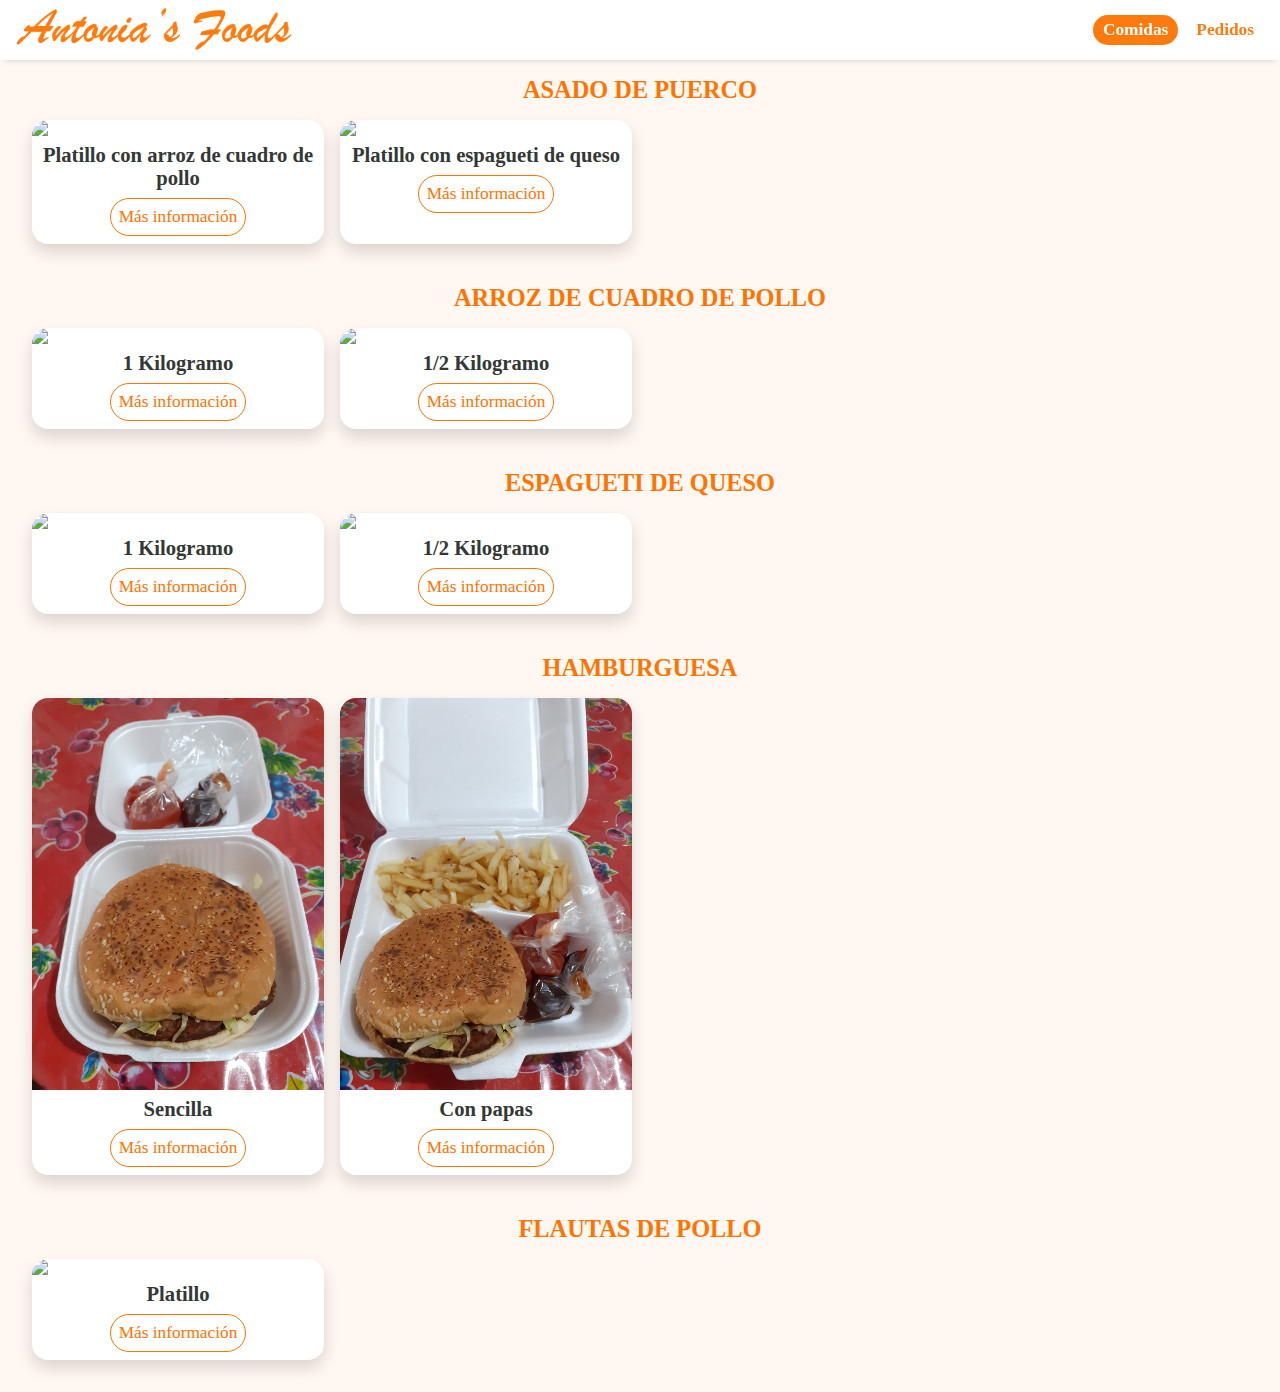
==== commit 458b3f42: "Add files via upload" ====
--- a/index.html
+++ b/index.html
@@ -72,12 +72,12 @@
       <h2>Hamburguesa</h2>
       <div class="grid-container">
         <article class="grid-item">
-          <img src="imagenes/Hamburguesa sencilla.jpeg" />
+          <img src="imagenes/Hamburguesa sencilla.jpg" />
           <span>Sencilla</span>
           <a href="#contenido-de-hamburguesa-sencilla" class="btn btn-outline-primary">Más información</a>
         </article>
         <article class="grid-item">
-          <img src="imagenes/Hamburguesa con papas.png" />
+          <img src="imagenes/Hamburguesa con papas.jpg" />
           <span>Con papas</span>
           <a href="#contenido-de-hamburguesa-con-papas" class="btn btn-outline-primary">Más información</a>
         </article>
@@ -258,7 +258,7 @@
                 <li>Salsa BBQ</li>
               </ul>
             </div>
-            <img src="imagenes/Hamburguesa sencilla.jpeg" />
+            <img src="imagenes/Hamburguesa sencilla.jpg" />
           </div>
         </div>
       </div>
@@ -287,7 +287,7 @@
                 <li>Salsa BBQ</li>
               </ul>
             </div>
-            <img src="imagenes/Hamburguesa con papas.png" />
+            <img src="imagenes/Hamburguesa con papas.jpg" />
           </div>
         </div>
       </div>
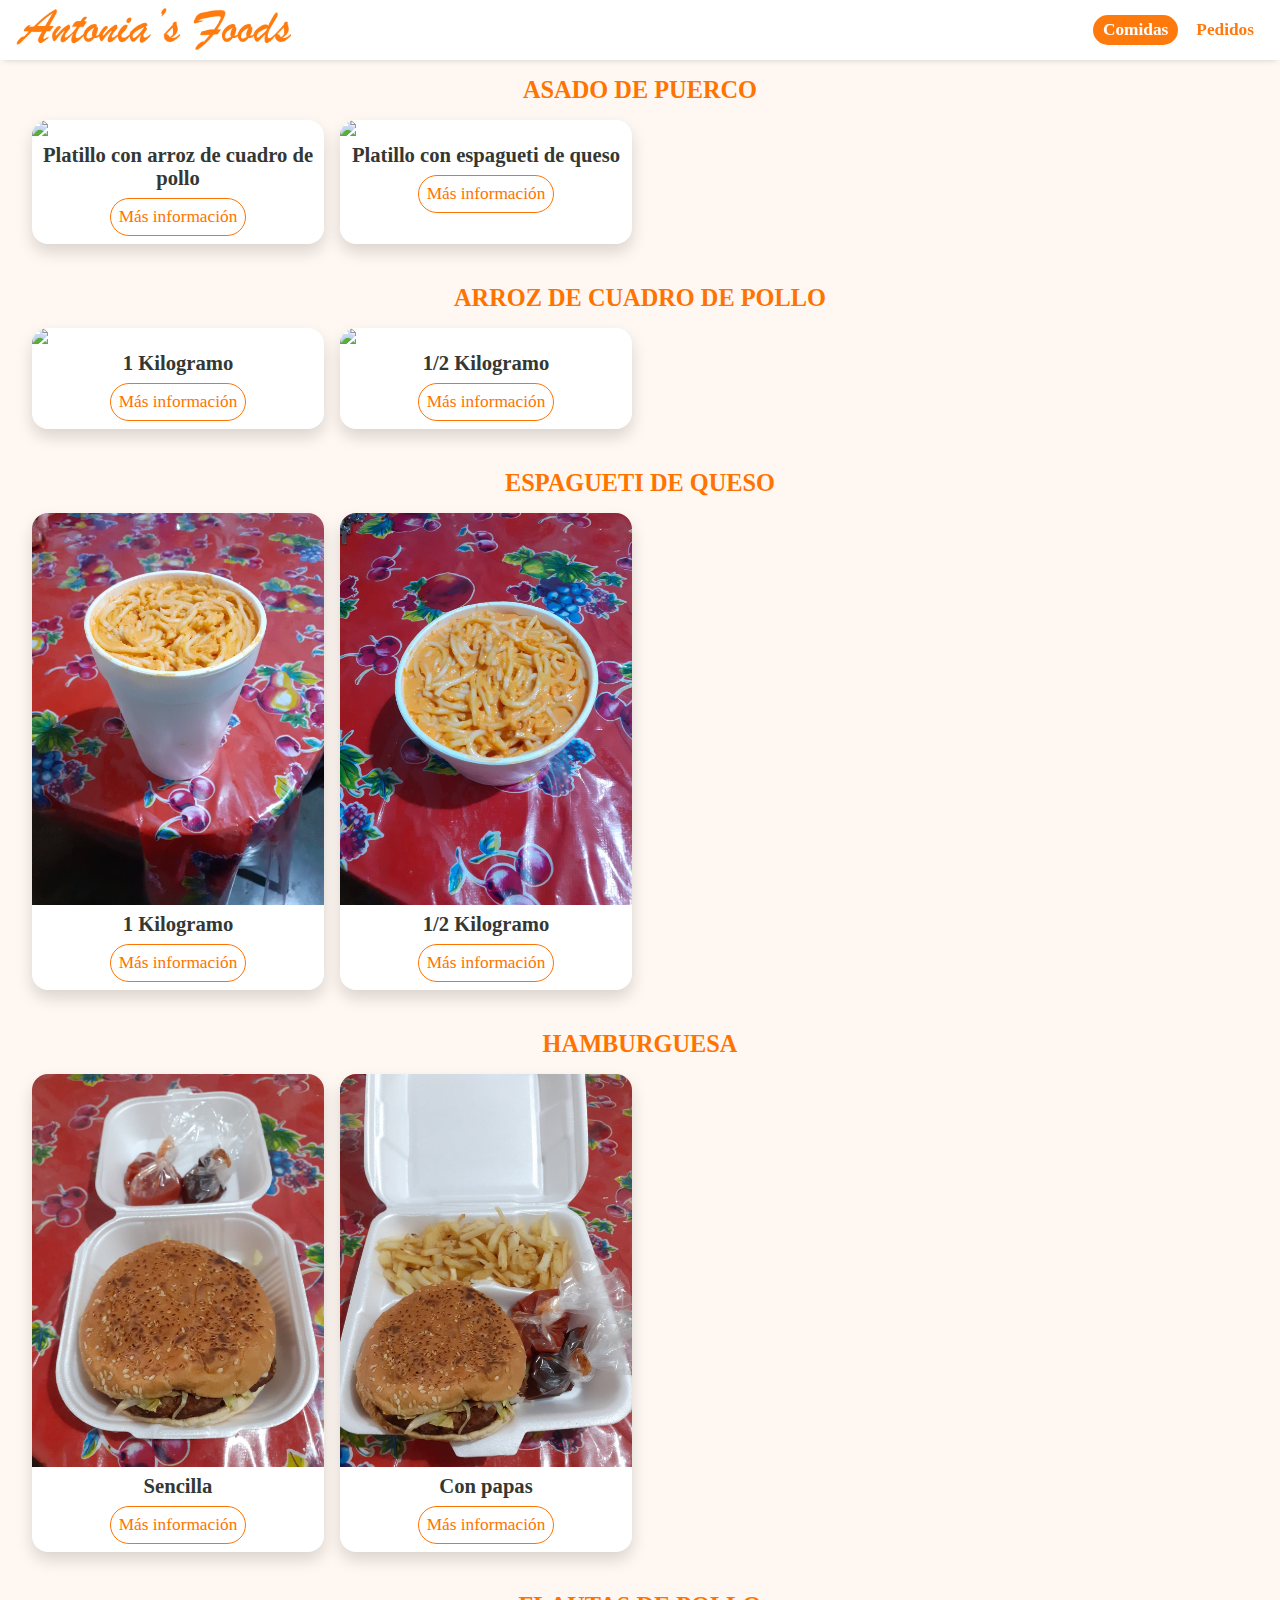
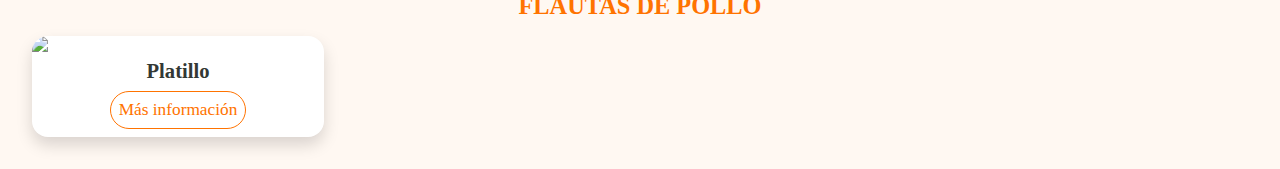
==== commit 9db8dc98: "Add files via upload" ====
--- a/index.html
+++ b/index.html
@@ -58,12 +58,12 @@
       <h2>Espagueti de queso</h2>
       <div class="grid-container">
         <article class="grid-item">
-          <img src="imagenes/1 Kilogramo de espagueti de queso.jpeg" />
+          <img src="imagenes/1 Kilogramo de espagueti de queso.jpg" />
           <span>1 Kilogramo</span>
           <a href="#contenido-de-kilogramo-de-espagueti-de-queso" class="btn btn-outline-primary">Más información</a>
         </article>
         <article class="grid-item">
-          <img src="imagenes/Medio Kilogramo de espagueti de queso.jpeg" />
+          <img src="imagenes/Medio Kilogramo de espagueti de queso.jpg" />
           <span>1/2 Kilogramo</span>
           <a href="#contenido-de-medio-kilogramo-de-espagueti-de-queso" class="btn btn-outline-primary">Más información</a>
         </article>
@@ -209,7 +209,7 @@
             <div>
               <span>Precio:</span> $85.00 MXN
             </div>
-            <img src="imagenes/1 Kilogramo de espagueti de queso.jpeg" />
+            <img src="imagenes/1 Kilogramo de espagueti de queso.jpg" />
           </div>
         </div>
       </div>
@@ -230,7 +230,7 @@
             <div>
               <span>Precio:</span> $45.00 MXN
             </div>
-            <img src="imagenes/Medio Kilogramo de espagueti de queso.jpeg" />
+            <img src="imagenes/Medio Kilogramo de espagueti de queso.jpg" />
           </div>
         </div>
       </div>
